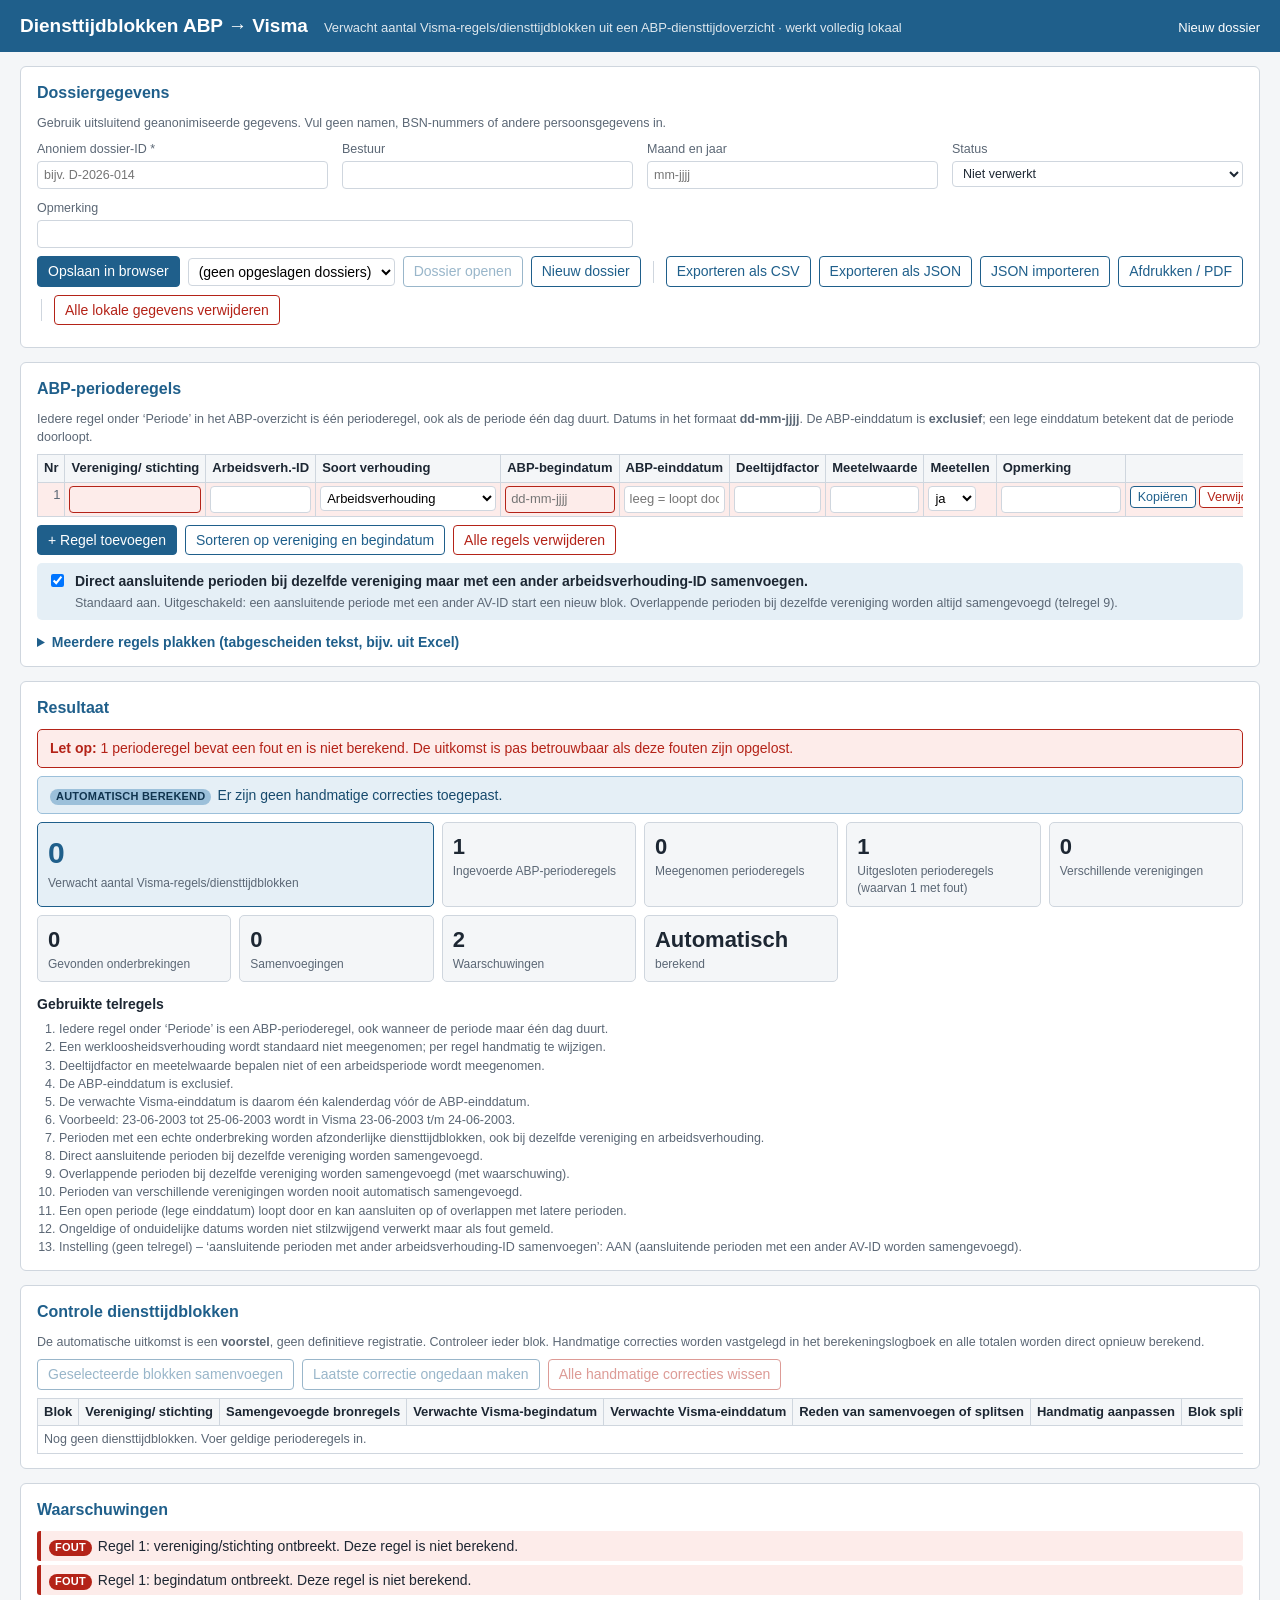
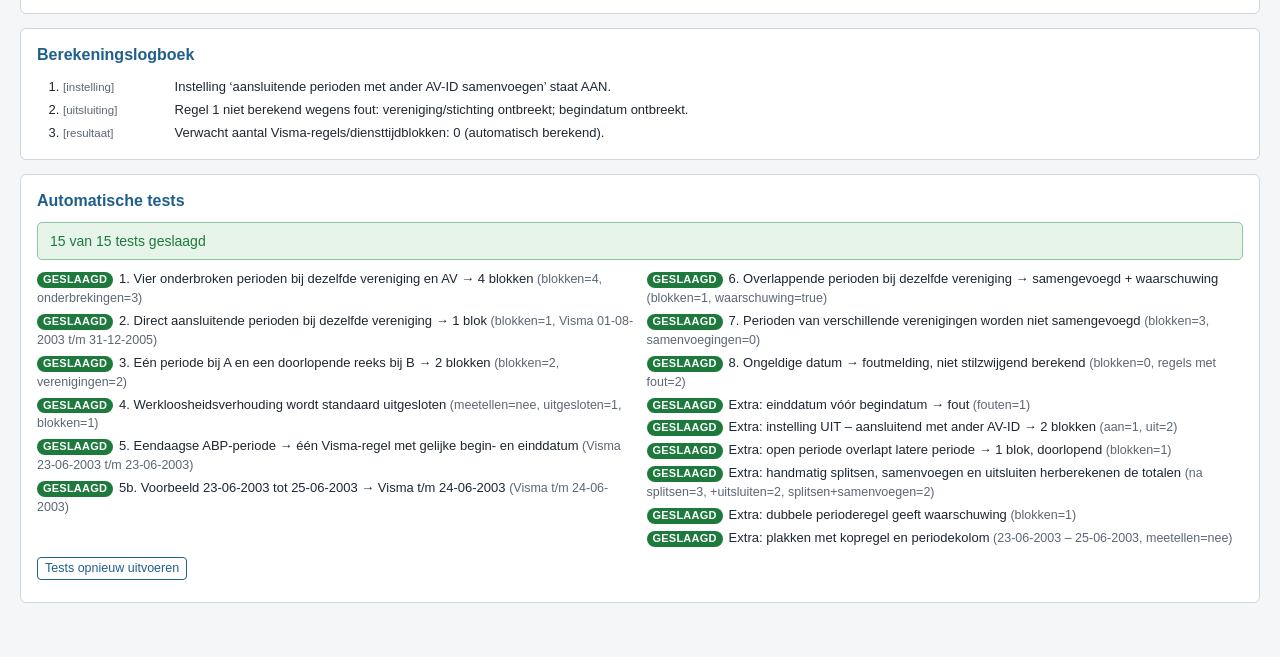
==== diensttijdblokken/index.html @ ccec8d71 "Voeg zelfstandige tool toe voor diensttijdblokken ABP → Visma Eén index.html (HTML/CSS/vanilla JS, o" ====
<!doctype html>
<html lang="nl">
<head>
<meta charset="utf-8">
<meta name="viewport" content="width=device-width, initial-scale=1">
<meta http-equiv="Content-Security-Policy" content="default-src 'none'; script-src 'unsafe-inline'; style-src 'unsafe-inline'; img-src data:; connect-src 'none'; form-action 'none'">
<title>Diensttijdblokken ABP → Visma</title>
<style>
  :root {
    --tekst: #1d2733; --zacht: #5b6775; --rand: #cfd6de; --vlak: #f4f6f8; --wit: #fff;
    --accent: #1f5f8b; --accent-licht: #e5eff6; --fout: #b42318; --fout-licht: #fdecea;
    --waarsch: #8a5a00; --waarsch-licht: #fff4dc; --ok: #1e7a3c; --ok-licht: #e6f4ea; --uit: #8892a0;
  }
  * { box-sizing: border-box; }
  body { margin: 0; font: 14px/1.45 "Segoe UI", Arial, sans-serif; color: var(--tekst); background: var(--vlak); }
  header.kop { background: var(--accent); color: #fff; padding: 12px 20px; display: flex; flex-wrap: wrap; align-items: baseline; gap: 6px 16px; }
  header.kop h1 { font-size: 19px; margin: 0; font-weight: 600; }
  header.kop .sub { opacity: .85; font-size: 13px; }
  #opslagstatus { margin-left: auto; font-size: 13px; }
  main { max-width: 1500px; margin: 0 auto; padding: 14px 20px 40px; }
  section { background: var(--wit); border: 1px solid var(--rand); border-radius: 6px; padding: 14px 16px; margin-bottom: 14px; }
  h2 { font-size: 16px; margin: 0 0 10px; color: var(--accent); }
  h3 { font-size: 14px; margin: 12px 0 6px; }
  .hint { color: var(--zacht); font-size: 12.5px; margin: 4px 0 8px; }
  .raster { display: grid; grid-template-columns: repeat(auto-fit, minmax(190px, 1fr)); gap: 10px 14px; }
  label.veld { display: flex; flex-direction: column; gap: 3px; font-size: 12.5px; color: var(--zacht); }
  label.veld input, label.veld select, label.veld textarea { font: inherit; color: var(--tekst); }
  input, select, textarea { border: 1px solid var(--rand); border-radius: 4px; padding: 4px 6px; background: #fff; font: inherit; }
  input:focus, select:focus, textarea:focus { outline: 2px solid var(--accent-licht); border-color: var(--accent); }
  button { font: inherit; border: 1px solid var(--accent); background: #fff; color: var(--accent); border-radius: 4px; padding: 4px 10px; cursor: pointer; }
  button:hover { background: var(--accent-licht); }
  button.primair { background: var(--accent); color: #fff; }
  button.primair:hover { background: #174a6d; }
  button.gevaar { border-color: var(--fout); color: var(--fout); }
  button.gevaar:hover { background: var(--fout-licht); }
  button:disabled { opacity: .45; cursor: default; background: #fff; }
  button.klein { padding: 1px 7px; font-size: 12.5px; }
  .balk { display: flex; flex-wrap: wrap; gap: 8px; align-items: center; margin: 8px 0; }
  .balk .scheiding { width: 1px; height: 22px; background: var(--rand); margin: 0 4px; }
  .tabelvak { overflow-x: auto; }
  table { border-collapse: collapse; width: 100%; font-size: 13px; }
  th, td { border: 1px solid var(--rand); padding: 4px 6px; vertical-align: top; text-align: left; }
  th { background: var(--vlak); font-weight: 600; white-space: nowrap; }
  td.nr { text-align: right; color: var(--zacht); width: 34px; }
  #regelTabel input { width: 100%; min-width: 60px; padding: 3px 5px; }
  #regelTabel input.datum { min-width: 98px; }
  #regelTabel select { padding: 3px 2px; }
  #regelTabel td { padding: 3px 4px; }
  tr.r-fout td { background: var(--fout-licht); }
  tr.r-uit td { background: #f1f2f4; color: var(--uit); }
  tr.r-uit input, tr.r-uit select { color: var(--uit); }
  input.ongeldig { border-color: var(--fout); background: var(--fout-licht); }
  td.acties { white-space: nowrap; }
  .kpis { display: grid; grid-template-columns: repeat(auto-fit, minmax(170px, 1fr)); gap: 8px; }
  .kpi { border: 1px solid var(--rand); border-radius: 5px; padding: 8px 10px; background: var(--vlak); }
  .kpi .w { font-size: 22px; font-weight: 600; }
  .kpi .l { font-size: 12px; color: var(--zacht); }
  .kpi.hoofd { grid-column: span 2; background: var(--accent-licht); border-color: var(--accent); }
  .kpi.hoofd .w { font-size: 30px; color: var(--accent); }
  .melding { border-radius: 5px; padding: 8px 12px; margin: 8px 0; border: 1px solid; }
  .melding.fout { background: var(--fout-licht); border-color: var(--fout); color: var(--fout); }
  .melding.waarsch { background: var(--waarsch-licht); border-color: #e0b54b; color: var(--waarsch); }
  .melding.info { background: var(--accent-licht); border-color: #9cc0da; color: #174a6d; }
  .melding.ok { background: var(--ok-licht); border-color: #8cc79d; color: var(--ok); }
  ul.meldingen { list-style: none; padding: 0; margin: 0; }
  ul.meldingen li { padding: 5px 8px; border-left: 4px solid; margin-bottom: 4px; border-radius: 3px; }
  ul.meldingen li.fout { border-color: var(--fout); background: var(--fout-licht); }
  ul.meldingen li.waarschuwing { border-color: #e0b54b; background: var(--waarsch-licht); }
  ul.meldingen li.info { border-color: #9cc0da; background: var(--accent-licht); }
  .label { display: inline-block; font-size: 11px; font-weight: 600; padding: 0 6px; border-radius: 9px; text-transform: uppercase; letter-spacing: .02em; margin-right: 6px; }
  .label.fout { background: var(--fout); color: #fff; }
  .label.waarschuwing { background: #e0b54b; color: #3b2a00; }
  .label.info { background: #9cc0da; color: #10344f; }
  .label.ok { background: var(--ok); color: #fff; }
  .label.handm { background: #6b4fa0; color: #fff; }
  tr.b-uit td { background: #f1f2f4; color: var(--uit); text-decoration: line-through; }
  tr.b-uit td.acties, tr.b-uit td.opm { text-decoration: none; }
  tr.b-handm td:first-child { box-shadow: inset 4px 0 0 #6b4fa0; }
  td.reden { font-size: 12.5px; min-width: 260px; }
  td.reden ul { margin: 0; padding-left: 16px; }
  ol.logboek { margin: 0; padding-left: 26px; font-size: 13px; max-height: 420px; overflow-y: auto; }
  ol.logboek li { padding: 2px 0; }
  .logsoort { display: inline-block; min-width: 108px; font-size: 11.5px; color: var(--zacht); }
  textarea#plakveld { width: 100%; min-height: 130px; font-family: Consolas, monospace; font-size: 12.5px; }
  details summary { cursor: pointer; font-weight: 600; color: var(--accent); }
  .testlijst { list-style: none; padding: 0; margin: 0; font-size: 13px; columns: 2 420px; }
  .testlijst li { padding: 2px 0; break-inside: avoid; }
  .instelling { display: flex; gap: 8px; align-items: flex-start; padding: 8px 10px; background: var(--accent-licht); border-radius: 5px; }
  .instelling input { margin-top: 3px; }
  #rapport { display: none; }
  .verborgen { display: none !important; }
  @media print {
    body { background: #fff; font-size: 11pt; }
    header.kop, main { display: none !important; }
    #rapport { display: block; padding: 0; }
    #rapport h1 { font-size: 16pt; margin: 0 0 4pt; }
    #rapport h2 { font-size: 12.5pt; margin: 14pt 0 5pt; color: #000; }
    #rapport table { font-size: 9.5pt; page-break-inside: auto; }
    #rapport tr { page-break-inside: avoid; }
    #rapport th { background: #eee; }
    #rapport .groot { font-size: 14pt; font-weight: 700; }
  }
</style>
</head>
<body>
<header class="kop">
  <h1>Diensttijdblokken ABP → Visma</h1>
  <span class="sub">Verwacht aantal Visma-regels/diensttijdblokken uit een ABP-diensttijdoverzicht · werkt volledig lokaal</span>
  <span id="opslagstatus"></span>
</header>

<main>
  <!-- ===== Dossier en bestand ===== -->
  <section>
    <h2>Dossiergegevens</h2>
    <p class="hint">Gebruik uitsluitend geanonimiseerde gegevens. Vul geen namen, BSN-nummers of andere persoonsgegevens in.</p>
    <div class="raster">
      <label class="veld">Anoniem dossier-ID *<input id="d-id" data-dossier="id" maxlength="40" placeholder="bijv. D-2026-014"></label>
      <label class="veld">Bestuur<input id="d-bestuur" data-dossier="bestuur" maxlength="80"></label>
      <label class="veld">Maand en jaar<input id="d-maand" data-dossier="maandJaar" maxlength="20" placeholder="mm-jjjj"></label>
      <label class="veld">Status
        <select id="d-status" data-dossier="status">
          <option>Niet verwerkt</option><option>Gedeeltelijk verwerkt</option><option>Verwerkt</option>
        </select>
      </label>
      <label class="veld" style="grid-column: span 2">Opmerking<input id="d-opm" data-dossier="opmerking" maxlength="300"></label>
    </div>
    <div class="balk">
      <button class="primair" id="btnOpslaan">Opslaan in browser</button>
      <select id="dossierLijst" aria-label="Opgeslagen dossiers"></select>
      <button id="btnOpenen">Dossier openen</button>
      <button id="btnNieuw">Nieuw dossier</button>
      <span class="scheiding"></span>
      <button id="btnCsv">Exporteren als CSV</button>
      <button id="btnJson">Exporteren als JSON</button>
      <button id="btnJsonImport">JSON importeren</button>
      <input type="file" id="jsonBestand" accept=".json,application/json" class="verborgen">
      <button id="btnPrint">Afdrukken / PDF</button>
      <span class="scheiding"></span>
      <button class="gevaar" id="btnWissen">Alle lokale gegevens verwijderen</button>
    </div>
  </section>

  <!-- ===== Invoer ===== -->
  <section>
    <h2>ABP-perioderegels</h2>
    <p class="hint">Iedere regel onder ‘Periode’ in het ABP-overzicht is één perioderegel, ook als de periode één dag duurt. Datums in het formaat <b>dd-mm-jjjj</b>. De ABP-einddatum is <b>exclusief</b>; een lege einddatum betekent dat de periode doorloopt.</p>
    <div class="tabelvak">
      <table id="regelTabel">
        <thead><tr>
          <th>Nr</th><th>Vereniging/ stichting</th><th>Arbeidsverh.-ID</th><th>Soort verhouding</th>
          <th>ABP-begindatum</th><th>ABP-einddatum</th><th>Deeltijd&shy;factor</th><th>Meetel&shy;waarde</th>
          <th>Meetellen</th><th>Opmerking</th><th></th>
        </tr></thead>
        <tbody></tbody>
      </table>
    </div>
    <div class="balk">
      <button class="primair" id="btnRegel">+ Regel toevoegen</button>
      <button id="btnSorteer">Sorteren op vereniging en begindatum</button>
      <button class="gevaar" id="btnAlleRegelsWeg">Alle regels verwijderen</button>
    </div>
    <label class="instelling">
      <input type="checkbox" id="instAndereAV" checked>
      <span><b>Direct aansluitende perioden bij dezelfde vereniging maar met een ander arbeidsverhouding-ID samenvoegen.</b><br>
      <span class="hint">Standaard aan. Uitgeschakeld: een aansluitende periode met een ander AV-ID start een nieuw blok. Overlappende perioden bij dezelfde vereniging worden altijd samengevoegd (telregel 9).</span></span>
    </label>

    <details id="plakDetails" style="margin-top:12px">
      <summary>Meerdere regels plakken (tabgescheiden tekst, bijv. uit Excel)</summary>
      <p class="hint">Standaard kolomvolgorde: <b>Vereniging · AV-ID · Soort · Begindatum · Einddatum · Deeltijdfactor · Meetelwaarde · Opmerking</b>.
        Een kopregel met herkenbare kolomnamen (bijv. ‘Vereniging’, ‘Begindatum’, ‘Einddatum’, ‘Periode’) wordt automatisch herkend.
        Een kolom ‘Periode’ met twee datums (bijv. <code>23-06-2003 tot 25-06-2003</code>) wordt gesplitst. Geplakte regels worden pas toegevoegd nadat u ze hebt gecontroleerd.</p>
      <textarea id="plakveld" placeholder="A&#9;AV1&#9;Arbeidsverhouding&#9;01-08-2003&#9;01-08-2004&#9;0,5&#9;0,5000"></textarea>
      <div class="balk"><button id="btnPlakControle">Controleren</button><button id="btnPlakLeeg">Plakveld leegmaken</button></div>
      <div id="plakVoorbeeld"></div>
    </details>
  </section>

  <!-- ===== Resultaat ===== -->
  <section>
    <h2>Resultaat</h2>
    <div id="resultaatMeldingen"></div>
    <div class="kpis" id="kpis"></div>
    <h3>Gebruikte telregels</h3>
    <ol id="telregels" class="hint" style="margin:0;padding-left:22px"></ol>
  </section>

  <section>
    <h2>Controle diensttijdblokken</h2>
    <p class="hint">De automatische uitkomst is een <b>voorstel</b>, geen definitieve registratie. Controleer ieder blok. Handmatige correcties worden vastgelegd in het berekeningslogboek en alle totalen worden direct opnieuw berekend.</p>
    <div class="balk">
      <button id="btnSamenvoegen" disabled>Geselecteerde blokken samenvoegen</button>
      <button id="btnOngedaan" disabled>Laatste correctie ongedaan maken</button>
      <button class="gevaar" id="btnCorrectiesWeg" disabled>Alle handmatige correcties wissen</button>
    </div>
    <div class="tabelvak">
      <table id="blokTabel">
        <thead><tr>
          <th>Blok</th><th>Vereniging/ stichting</th><th>Samengevoegde bronregels</th>
          <th>Verwachte Visma-begindatum</th><th>Verwachte Visma-einddatum</th><th>Reden van samenvoegen of splitsen</th>
          <th>Handmatig aanpassen</th><th>Blok splitsen</th><th>Samen&shy;voegen</th><th>Blok uitsluiten</th><th>Opmerking</th>
        </tr></thead>
        <tbody></tbody>
      </table>
    </div>
  </section>

  <section>
    <h2>Waarschuwingen</h2>
    <ul class="meldingen" id="waarschuwingen"></ul>
  </section>

  <section>
    <h2>Berekeningslogboek</h2>
    <ol class="logboek" id="logboek"></ol>
  </section>

  <section>
    <h2>Automatische tests</h2>
    <div id="testSamenvatting"></div>
    <ul class="testlijst" id="testLijst"></ul>
    <div class="balk"><button id="btnTests" class="klein">Tests opnieuw uitvoeren</button></div>
  </section>
</main>

<div id="rapport"></div>

<script>
'use strict';

/* =====================================================================
   1. CONFIGURATIE – telregels centraal, zodat ze eenvoudig aan te passen zijn
   ===================================================================== */

const SOORTEN = ['Arbeidsverhouding', 'Werkloosheidsverhouding', 'Anders'];
const STATUSSEN = ['Niet verwerkt', 'Gedeeltelijk verwerkt', 'Verwerkt'];

const TELREGELS = {
  // Telregel 2: of een soort verhouding standaard wordt meegenomen.
  standaardMeetellen: { Arbeidsverhouding: true, Werkloosheidsverhouding: false, Anders: true },
  // Telregel 4/5: ABP-einddatum is exclusief; Visma-einddatum = ABP-einddatum + deze verschuiving (in dagen).
  vismaEindVerschuiving: -1,
};

const STANDAARD_INSTELLINGEN = { samenvoegenAndereAV: true };

/** Beschrijving van de telregels zoals getoond in resultaat en export. */
function telregelTeksten(inst) {
  return [
    'Iedere regel onder ‘Periode’ is een ABP-perioderegel, ook wanneer de periode maar één dag duurt.',
    'Een werkloosheidsverhouding wordt standaard niet meegenomen; per regel handmatig te wijzigen.',
    'Deeltijdfactor en meetelwaarde bepalen niet of een arbeidsperiode wordt meegenomen.',
    'De ABP-einddatum is exclusief.',
    'De verwachte Visma-einddatum is daarom één kalenderdag vóór de ABP-einddatum.',
    'Voorbeeld: 23-06-2003 tot 25-06-2003 wordt in Visma 23-06-2003 t/m 24-06-2003.',
    'Perioden met een echte onderbreking worden afzonderlijke diensttijdblokken, ook bij dezelfde vereniging en arbeidsverhouding.',
    'Direct aansluitende perioden bij dezelfde vereniging worden samengevoegd.',
    'Overlappende perioden bij dezelfde vereniging worden samengevoegd (met waarschuwing).',
    'Perioden van verschillende verenigingen worden nooit automatisch samengevoegd.',
    'Een open periode (lege einddatum) loopt door en kan aansluiten op of overlappen met latere perioden.',
    'Ongeldige of onduidelijke datums worden niet stilzwijgend verwerkt maar als fout gemeld.',
    'Instelling (geen telregel) – ‘aansluitende perioden met ander arbeidsverhouding-ID samenvoegen’: ' +
      (inst.samenvoegenAndereAV ? 'AAN (aansluitende perioden met een ander AV-ID worden samengevoegd).'
                                : 'UIT (aansluitende perioden met een ander AV-ID blijven afzonderlijke blokken).'),
  ];
}

/* =====================================================================
   2. HULPFUNCTIES – datums, tekst
   ===================================================================== */

const DAG_MS = 86400000;
const pad2 = (n) => String(n).padStart(2, '0');
const esc = (s) => String(s ?? '').replace(/[&<>"']/g, (c) => ({ '&': '&amp;', '<': '&lt;', '>': '&gt;', '"': '&quot;', "'": '&#39;' }[c]));
const uid = () => 'r' + Date.now().toString(36) + Math.random().toString(36).slice(2, 8);
const normSleutel = (s) => String(s ?? '').trim().toUpperCase();

/**
 * Zet een datumtekst dd-mm-jjjj om naar een dagnummer (dagen sinds 1-1-1970, UTC).
 * Retourneert {leeg:true}, {dag:n} of {fout:'...'}. Onbestaande datums (31-02) worden geweigerd.
 */
function parseDatum(tekst) {
  const s = String(tekst ?? '').trim();
  if (!s) return { leeg: true };
  const m = /^(\d{1,2})([-./])(\d{1,2})\2(\d{4})$/.exec(s);
  if (!m) return { fout: `‘${s}’ is geen datum in het formaat dd-mm-jjjj` };
  const d = +m[1], mnd = +m[3], j = +m[4];
  if (j < 1900 || j > 2100) return { fout: `jaartal in ‘${s}’ ligt buiten 1900–2100` };
  const t = Date.UTC(j, mnd - 1, d);
  const dt = new Date(t);
  if (dt.getUTCFullYear() !== j || dt.getUTCMonth() !== mnd - 1 || dt.getUTCDate() !== d) {
    return { fout: `‘${s}’ bestaat niet als kalenderdatum` };
  }
  return { dag: Math.round(t / DAG_MS) };
}

/** Dagnummer → 'dd-mm-jjjj'. null → '' (doorlopend). */
function formatDag(dag) {
  if (dag === null || dag === undefined) return '';
  const d = new Date(dag * DAG_MS);
  return `${pad2(d.getUTCDate())}-${pad2(d.getUTCMonth() + 1)}-${d.getUTCFullYear()}`;
}

/** ABP-einddatum (exclusief) → verwachte Visma-einddatum (t/m). null = doorlopend. */
function abpEindNaarVisma(abpEind) {
  return abpEind === null ? null : abpEind + TELREGELS.vismaEindVerschuiving;
}

const isGetal = (s) => /^-?\d+([.,]\d+)?$/.test(String(s).trim());
const lijstNrs = (nrs) => {
  const a = [...nrs];
  return a.length <= 1 ? a.join('') : a.slice(0, -1).join(', ') + ' en ' + a[a.length - 1];
};

/** Maakt een nieuwe, lege perioderegel met de standaardwaarde voor ‘Meetellen’. */
function nieuweRegel(waarden = {}) {
  const r = {
    uid: uid(), vereniging: '', avId: '', soort: 'Arbeidsverhouding', begin: '', eind: '',
    deeltijd: '', meetelwaarde: '', meetellen: null, meetellenHandmatig: false, opmerking: '', ...waarden,
  };
  if (!SOORTEN.includes(r.soort)) r.soort = 'Anders';
  if (r.meetellen !== 'ja' && r.meetellen !== 'nee') {
    r.meetellen = TELREGELS.standaardMeetellen[r.soort] ? 'ja' : 'nee';
    r.meetellenHandmatig = false;
  }
  return r;
}

/* =====================================================================
   3. BEREKENING – volledig los van de interface (ook gebruikt door de tests)
   ===================================================================== */

/**
 * Controleert één perioderegel. Retourneert {fouten:[], begin, eind}
 * waarbij eind === null een open (doorlopende) periode is.
 */
function valideerRegel(r) {
  const fouten = [];
  if (!String(r.vereniging).trim()) fouten.push('vereniging/stichting ontbreekt');
  const b = parseDatum(r.begin), e = parseDatum(r.eind);
  if (b.leeg) fouten.push('begindatum ontbreekt');
  else if (b.fout) fouten.push('ongeldige begindatum: ' + b.fout);
  if (e.fout) fouten.push('ongeldige einddatum: ' + e.fout);
  const begin = b.dag ?? null, eind = e.leeg ? null : (e.dag ?? null);
  if (begin !== null && eind !== null) {
    if (eind < begin) fouten.push(`einddatum ${formatDag(eind)} ligt vóór begindatum ${formatDag(begin)}`);
    else if (eind === begin) fouten.push(`einddatum is gelijk aan begindatum (${formatDag(begin)}); omdat de ABP-einddatum exclusief is, is dit een periode van nul dagen`);
  }
  return { fouten, begin, eind };
}

/** Maakt een blok uit een lijst perioden (gebruikt bij automatische vorming én handmatig splitsen/samenvoegen). */
function maakBlok(perioden, redenen = []) {
  const ps = [...perioden].sort((a, b) => a.begin - b.begin || a.nr - b.nr);
  const abpBegin = Math.min(...ps.map((p) => p.begin));
  const abpEind = ps.some((p) => p.eind === null) ? null : Math.max(...ps.map((p) => p.eind));
  const verenigingen = [...new Set(ps.map((p) => p.vereniging))];
  return {
    sleutel: ps.map((p) => p.uid).sort().join('|'),
    perioden: ps, vereniging: verenigingen.join(' + '), verenigingSleutels: [...new Set(ps.map((p) => p.verKey))],
    abpBegin, abpEind, vismaBegin: abpBegin, vismaEind: abpEindNaarVisma(abpEind),
    redenen: [...redenen], aangepast: false, handmatig: false, uitgesloten: false, nummer: 0,
  };
}

/**
 * Kern van de telregels 7–11: vormt per vereniging blokken uit gesorteerde perioden.
 * Beslist per periode: overlap → samenvoegen; aansluitend → samenvoegen (afhankelijk van AV-instelling);
 * onderbreking → nieuw blok.
 */
function vormBlokken(perioden, inst, ctx) {
  const groepen = new Map();
  for (const p of perioden) {
    if (!groepen.has(p.verKey)) groepen.set(p.verKey, []);
    groepen.get(p.verKey).push(p);
  }
  const blokken = [];
  const sorteer = (a, b) => a.begin - b.begin || (a.eind ?? Infinity) - (b.eind ?? Infinity) || a.nr - b.nr;
  for (const [, lijst] of [...groepen.entries()].sort((a, b) => a[0].localeCompare(b[0], 'nl'))) {
    lijst.sort(sorteer);
    let huidig = null; // { perioden:[], eind, redenen:[] }
    const sluitAf = () => { if (huidig) blokken.push(maakBlok(huidig.perioden, huidig.redenen)); };
    for (const p of lijst) {
      const ver = p.vereniging;
      if (!huidig) {
        huidig = { perioden: [p], eind: p.eind, redenen: [`Start met regel ${p.nr}: eerste meegenomen periode bij vereniging ${ver}.`] };
        ctx.log('nieuw blok', `Nieuw blok gestart bij regel ${p.nr}: eerste meegenomen periode bij vereniging ${ver}.`);
        continue;
      }
      const bEind = huidig.eind; // null = open
      if (bEind === null || p.begin < bEind) {
        // Overlap (telregel 9 en 11)
        const met = huidig.perioden.filter((q) => q.eind === null || q.eind > p.begin);
        const metTekst = met.map((q) => q.eind === null ? `regel ${q.nr} (open periode)` : `regel ${q.nr} (ABP-einde ${formatDag(q.eind)})`).join(', ');
        const reden = `Regels ${lijstNrs([...met.map((q) => q.nr), p.nr])} zijn samengevoegd omdat regel ${p.nr} (begint ${formatDag(p.begin)}) overlapt met ${metTekst} en beide bij vereniging ${ver} horen.`;
        ctx.log('samenvoegen', reden);
        ctx.waarschuwing('waarschuwing', `Overlappende perioden bij vereniging ${ver}: regel ${p.nr} overlapt met ${met.map((q) => 'regel ' + q.nr).join(', ')}. Ze zijn samengevoegd; controleer of dit klopt.`, [...met.map((q) => q.nr), p.nr]);
        ctx.tel.overlappen++; ctx.tel.samenvoegingen++;
        huidig.perioden.push(p);
        huidig.eind = (bEind === null || p.eind === null) ? null : Math.max(bEind, p.eind);
        huidig.redenen.push(`Regel ${p.nr} overlapt → samengevoegd.`);
      } else if (p.begin === bEind) {
        // Direct aansluitend (telregel 8 + instelling)
        const vorig = huidig.perioden.filter((q) => q.eind === bEind);
        const zelfdeAV = vorig.some((q) => q.avKey === p.avKey);
        const vorigNrs = vorig.map((q) => q.nr);
        if (zelfdeAV || inst.samenvoegenAndereAV) {
          const avToel = zelfdeAV ? '' : ` (ander arbeidsverhouding-ID: ${p.av || '–'} na ${vorig.map((q) => q.av || '–').join('/')}; instelling staat aan)`;
          ctx.log('samenvoegen', `Regels ${lijstNrs([...vorigNrs, p.nr])} zijn samengevoegd omdat regel ${p.nr} begint op de exclusieve einddatum van regel ${lijstNrs(vorigNrs)} (${formatDag(bEind)}) en beide bij vereniging ${ver} horen${avToel}.`);
          ctx.tel.samenvoegingen++;
          huidig.perioden.push(p); huidig.eind = p.eind;
          huidig.redenen.push(`Regel ${p.nr} sluit direct aan op regel ${lijstNrs(vorigNrs)}${zelfdeAV ? '' : ' (ander AV-ID)'} → samengevoegd.`);
        } else {
          sluitAf();
          const t = `Nieuw blok gestart bij regel ${p.nr}: sluit direct aan op regel ${lijstNrs(vorigNrs)} maar heeft een ander arbeidsverhouding-ID (${p.av || '–'} i.p.v. ${vorig.map((q) => q.av || '–').join('/')}) en de instelling ‘ander AV-ID samenvoegen’ staat uit.`;
          ctx.log('nieuw blok', t);
          huidig = { perioden: [p], eind: p.eind, redenen: [t.replace('Nieuw blok gestart bij', 'Start met')] };
        }
      } else {
        // Echte onderbreking (telregel 7)
        const gat = p.begin - bEind;
        const vorig = huidig.perioden.filter((q) => q.eind === bEind).map((q) => q.nr);
        sluitAf();
        ctx.tel.onderbrekingen++;
        const t = `Nieuw blok gestart bij regel ${p.nr}: onderbreking van ${gat} dag${gat === 1 ? '' : 'en'} na regel ${lijstNrs(vorig)} (vorige Visma-einddatum ${formatDag(abpEindNaarVisma(bEind))}, nieuwe begindatum ${formatDag(p.begin)}).`;
        ctx.log('nieuw blok', t);
        huidig = { perioden: [p], eind: p.eind, redenen: [t.replace('Nieuw blok gestart bij', 'Start met')] };
      }
    }
    sluitAf();
  }
  return blokken;
}

/**
 * Past handmatige correcties in volgorde toe op de automatisch gevormde blokken.
 * Correcties verwijzen naar blokken via de interne ID's van hun bronregels, zodat ze
 * blijven werken als regels worden hernummerd. Niet meer toepasbare correcties worden gemeld.
 */
function pasCorrectiesToe(blokken, correcties, ctx, nrVan) {
  let toegepast = 0, mislukt = 0;
  const zoek = (s) => blokken.findIndex((b) => b.sleutel === s);
  const regelsVan = (s) => { const n = s.split('|').map(nrVan).sort((a, b) => a - b); return (n.length === 1 ? 'regel ' : 'regels ') + lijstNrs(n); };
  correcties.forEach((c, i) => {
    const cnr = `Correctie ${i + 1}`;
    const faal = (t) => {
      mislukt++;
      ctx.waarschuwing('waarschuwing', `${cnr} (${c.type}) kon niet meer worden toegepast: ${t}. Controleer de blokken opnieuw.`);
      ctx.log('handmatig', `${cnr} (${c.type}) NIET toegepast: ${t}.`);
    };
    if (c.type === 'uitsluiten') {
      const k = zoek(c.sleutel);
      if (k < 0) return faal('het blok bestaat niet meer (bronregels gewijzigd)');
      blokken[k].uitgesloten = true; blokken[k].handmatig = true;
      blokken[k].redenen.push('Handmatig uitgesloten' + (c.reden ? `: ${c.reden}` : '.'));
      ctx.log('handmatig', `${cnr}: blok met ${regelsVan(c.sleutel)} handmatig uitgesloten.`);
    } else if (c.type === 'aanpassen') {
      const k = zoek(c.sleutel);
      if (k < 0) return faal('het blok bestaat niet meer (bronregels gewijzigd)');
      const b = blokken[k];
      ctx.log('handmatig', `${cnr}: blok met ${regelsVan(c.sleutel)} handmatig aangepast: Visma ${formatDag(b.vismaBegin)} t/m ${formatDag(b.vismaEind) || 'doorlopend'} → ${formatDag(c.begin)} t/m ${formatDag(c.eind) || 'doorlopend'}.`);
      b.vismaBegin = c.begin; b.vismaEind = c.eind; b.aangepast = true; b.handmatig = true;
      b.redenen.push(`Visma-datums handmatig aangepast naar ${formatDag(c.begin)} t/m ${formatDag(c.eind) || 'doorlopend'}.`);
    } else if (c.type === 'splitsen') {
      const k = zoek(c.sleutel);
      if (k < 0) return faal('het blok bestaat niet meer (bronregels gewijzigd)');
      const ps = blokken[k].perioden;
      const idx = ps.findIndex((p) => p.uid === c.naUid);
      if (idx < 0 || idx >= ps.length - 1) return faal('de splitsregel hoort niet (meer) binnen dit blok');
      const na = nrVan(c.naUid);
      const a = maakBlok(ps.slice(0, idx + 1), [`Handmatig gesplitst: deel tot en met regel ${na}.`]);
      const b = maakBlok(ps.slice(idx + 1), [`Handmatig gesplitst: deel na regel ${na}.`]);
      a.handmatig = b.handmatig = true;
      blokken.splice(k, 1, a, b);
      ctx.log('handmatig', `${cnr}: blok met ${regelsVan(c.sleutel)} handmatig gesplitst na regel ${na} in ${regelsVan(a.sleutel)} en ${regelsVan(b.sleutel)}.`);
    } else if (c.type === 'samenvoegen') {
      const idxs = c.sleutels.map(zoek);
      if (idxs.some((k) => k < 0)) return faal('één van de blokken bestaat niet meer (bronregels gewijzigd)');
      const ps = idxs.flatMap((k) => blokken[k].perioden);
      const nb = maakBlok(ps, [`Handmatig samengevoegd uit ${c.sleutels.map((s) => '[' + regelsVan(s) + ']').join(' en ')}.`]);
      nb.handmatig = true;
      if (nb.verenigingSleutels.length > 1) ctx.waarschuwing('waarschuwing', `${cnr}: blokken van verschillende verenigingen (${nb.vereniging}) zijn handmatig samengevoegd. Dit wijkt af van telregel 10.`);
      const eerste = Math.min(...idxs);
      [...idxs].sort((x, y) => y - x).forEach((k) => blokken.splice(k, 1));
      blokken.splice(Math.min(eerste, blokken.length), 0, nb);
      ctx.log('handmatig', `${cnr}: blokken ${c.sleutels.map((s) => '[' + regelsVan(s) + ']').join(' en ')} handmatig samengevoegd tot één blok.`);
      ctx.tel.samenvoegingenHandmatig++;
    } else {
      return faal('onbekend type');
    }
    toegepast++;
  });
  return { toegepast, mislukt };
}

/**
 * Hoofdberekening: van perioderegels naar diensttijdblokken, waarschuwingen, logboek en tellingen.
 * Puur: wijzigt de invoer niet en gebruikt de DOM niet.
 */
function bereken(regels, instellingen = STANDAARD_INSTELLINGEN, correcties = []) {
  const inst = { ...STANDAARD_INSTELLINGEN, ...instellingen };
  const waarschuwingen = [], log = [];
  const tel = { onderbrekingen: 0, samenvoegingen: 0, samenvoegingenHandmatig: 0, overlappen: 0 };
  const ctx = {
    tel,
    log: (soort, tekst) => log.push({ soort, tekst }),
    waarschuwing: (niveau, tekst, regelNrs = []) => waarschuwingen.push({ niveau, tekst, regels: regelNrs }),
  };
  const nrPerUid = new Map(regels.map((r, i) => [r.uid, i + 1]));
  const nrVan = (u) => nrPerUid.get(u) ?? '?';
  const regelStatus = {}; // uid → {status:'mee'|'uit'|'fout', fouten:[]}

  ctx.log('instelling', `Instelling ‘aansluitende perioden met ander AV-ID samenvoegen’ staat ${inst.samenvoegenAndereAV ? 'AAN' : 'UIT'}.`);

  // Stap 1: valideren, uitsluiten en einddatums omrekenen
  const perioden = [], geldig = [];
  regels.forEach((r, i) => {
    const nr = i + 1;
    const v = valideerRegel(r);
    if (v.fouten.length) {
      regelStatus[r.uid] = { status: 'fout', fouten: v.fouten };
      v.fouten.forEach((f) => ctx.waarschuwing('fout', `Regel ${nr}: ${f}. Deze regel is niet berekend.`, [nr]));
      ctx.log('uitsluiting', `Regel ${nr} niet berekend wegens fout: ${v.fouten.join('; ')}.`);
      return;
    }
    const p = {
      uid: r.uid, nr, vereniging: String(r.vereniging).trim(), verKey: normSleutel(r.vereniging),
      av: String(r.avId ?? '').trim(), avKey: normSleutel(r.avId), soort: r.soort, begin: v.begin, eind: v.eind,
    };
    geldig.push(p);
    if (r.meetellen === 'nee') {
      regelStatus[r.uid] = { status: 'uit', fouten: [] };
      const reden = (r.soort === 'Werkloosheidsverhouding' && !r.meetellenHandmatig)
        ? 'werkloosheidsverhouding wordt standaard niet meegenomen (telregel 2)'
        : '‘Meetellen’ is handmatig op nee gezet';
      ctx.log('uitsluiting', `Regel ${nr} uitgesloten: ${reden}.`);
      if (r.meetellenHandmatig) ctx.waarschuwing('info', `Regel ${nr} is handmatig uitgesloten (Meetellen = nee).`, [nr]);
      return;
    }
    regelStatus[r.uid] = { status: 'mee', fouten: [] };
    perioden.push(p);
    if (r.soort === 'Werkloosheidsverhouding') ctx.waarschuwing('waarschuwing', `Regel ${nr}: werkloosheidsverhouding is handmatig wél meegeteld.`, [nr]);
    if (r.soort === 'Anders') ctx.waarschuwing('waarschuwing', `Regel ${nr}: verhouding van het type ‘Anders’. Controleer of deze periode mee moet tellen.`, [nr]);
    if (!p.av) ctx.waarschuwing('info', `Regel ${nr}: arbeidsverhouding-ID ontbreekt.`, [nr]);
    ['deeltijd', 'meetelwaarde'].forEach((veld) => {
      if (String(r[veld] ?? '').trim() && !isGetal(r[veld])) ctx.waarschuwing('info', `Regel ${nr}: ${veld === 'deeltijd' ? 'deeltijdfactor' : 'meetelwaarde'} ‘${r[veld]}’ is geen getal (heeft geen invloed op de telling).`, [nr]);
    });
    if (p.eind === null) {
      ctx.waarschuwing('waarschuwing', `Regel ${nr}: open periode vanaf ${formatDag(p.begin)} (geen ABP-einddatum). De Visma-einddatum blijft leeg.`, [nr]);
      ctx.log('omrekening', `Regel ${nr}: ABP-einddatum leeg → periode loopt door; Visma ${formatDag(p.begin)} t/m (doorlopend).`);
    } else {
      ctx.log('omrekening', `Regel ${nr}: ABP ${formatDag(p.begin)} tot ${formatDag(p.eind)} (exclusief) → Visma ${formatDag(p.begin)} t/m ${formatDag(abpEindNaarVisma(p.eind))}.`);
    }
  });

  // Stap 2: dubbele perioderegels
  const gezien = new Map();
  for (const p of geldig) {
    const k = [p.verKey, p.avKey, p.soort, p.begin, p.eind].join('#');
    if (gezien.has(k)) ctx.waarschuwing('waarschuwing', `Dubbele perioderegel: regel ${p.nr} is gelijk aan regel ${gezien.get(k)} (zelfde vereniging, AV-ID, soort en datums).`, [gezien.get(k), p.nr]);
    else gezien.set(k, p.nr);
  }

  // Stap 3: verschillende arbeidsverhoudingen bij dezelfde vereniging
  const avPerVer = new Map();
  for (const p of perioden) {
    if (!avPerVer.has(p.verKey)) avPerVer.set(p.verKey, { naam: p.vereniging, avs: new Set() });
    avPerVer.get(p.verKey).avs.add(p.av || '(leeg)');
  }
  for (const { naam, avs } of avPerVer.values()) {
    if (avs.size > 1) ctx.waarschuwing('waarschuwing', `Vereniging ${naam} heeft verschillende arbeidsverhoudingen (${[...avs].join(', ')}). Aansluitende perioden met een ander AV-ID worden ${inst.samenvoegenAndereAV ? 'samengevoegd' : 'NIET samengevoegd'} (instelling).`);
  }

  // Stap 4: blokken vormen
  const blokken = vormBlokken(perioden, inst, ctx);
  const automatischAantal = blokken.length;

  // Stap 5: handmatige correcties
  const corr = pasCorrectiesToe(blokken, correcties, ctx, nrVan);
  if (corr.toegepast) ctx.waarschuwing('waarschuwing', `De berekening is handmatig gewijzigd (${corr.toegepast} correctie${corr.toegepast === 1 ? '' : 's'}). Automatisch berekend aantal was ${automatischAantal}.`);

  // Stap 6: nummeren (op vereniging en begindatum) en controle op overlappende blokken
  blokken.sort((a, b) => a.vereniging.localeCompare(b.vereniging, 'nl') || a.vismaBegin - b.vismaBegin);
  blokken.forEach((b, i) => { b.nummer = i + 1; });
  const actief = blokken.filter((b) => !b.uitgesloten);
  for (let i = 0; i < actief.length; i++) {
    for (let j = i + 1; j < actief.length; j++) {
      const a = actief[i], b = actief[j];
      if (!a.verenigingSleutels.some((v) => b.verenigingSleutels.includes(v))) continue;
      const aEind = a.vismaEind ?? Infinity, bEind = b.vismaEind ?? Infinity;
      if (a.vismaBegin <= bEind && b.vismaBegin <= aEind) ctx.waarschuwing('waarschuwing', `Blokken ${a.nummer} en ${b.nummer} (vereniging ${a.vereniging}) overlappen in Visma-datums. Controleer de handmatige correcties.`);
    }
  }
  blokken.forEach((b) => {
    const nrs = b.perioden.map((p) => p.nr).sort((x, y) => x - y);
    ctx.log('resultaat', `Blok ${b.nummer} (vereniging ${b.vereniging}): ${nrs.length === 1 ? 'regel' : 'regels'} ${lijstNrs(nrs)} → Visma ${formatDag(b.vismaBegin)} t/m ${formatDag(b.vismaEind) || 'doorlopend'}${b.uitgesloten ? ' – UITGESLOTEN, telt niet mee' : ''}.`);
  });

  const statussen = Object.values(regelStatus);
  const tellingen = {
    ingevoerd: regels.length,
    meegenomen: statussen.filter((s) => s.status === 'mee').length,
    uitgesloten: statussen.filter((s) => s.status !== 'mee').length,
    fouten: statussen.filter((s) => s.status === 'fout').length,
    blokken: actief.length,
    blokkenAutomatisch: automatischAantal,
    blokkenUitgesloten: blokken.length - actief.length,
    verenigingen: new Set(actief.flatMap((b) => b.verenigingSleutels)).size,
    onderbrekingen: tel.onderbrekingen,
    samenvoegingen: tel.samenvoegingen + tel.samenvoegingenHandmatig,
    samenvoegingenHandmatig: tel.samenvoegingenHandmatig,
    overlappen: tel.overlappen,
    waarschuwingen: waarschuwingen.filter((w) => w.niveau !== 'info').length,
    correctiesToegepast: corr.toegepast,
    correctiesMislukt: corr.mislukt,
    handmatig: corr.toegepast > 0,
  };
  ctx.log('resultaat', `Verwacht aantal Visma-regels/diensttijdblokken: ${tellingen.blokken} (${tellingen.handmatig ? 'handmatig gecorrigeerd' : 'automatisch berekend'}).`);

  return { blokken, waarschuwingen, log, tellingen, regelStatus, instellingen: inst, telregels: telregelTeksten(inst) };
}

/* =====================================================================
   4. PLAKKEN – tabgescheiden tekst omzetten naar perioderegels
   ===================================================================== */

const DATUM_RE = /\d{1,2}[-./]\d{1,2}[-./]\d{4}/g;
const KOLOM_HERKENNING = [
  ['vereniging', /vereniging|stichting|werkgever|bestuur/i],
  ['avId', /arbeidsverh.*id|^av[- ]?id|^av$|verhouding.?id|dienstverband/i],
  ['soort', /soort|type|verhouding/i],
  ['periode', /^periode$/i],
  ['begin', /begin|ingang|^van$|vanaf/i],
  ['eind', /eind|^tot$|^t\/m$/i],
  ['deeltijd', /deeltijd/i],
  ['meetelwaarde', /meetel.?waarde/i],
  ['meetellen', /^meetellen$/i],
  ['opmerking', /opmerking|toelichting/i],
];
const STANDAARD_KOLOMMEN = ['vereniging', 'avId', 'soort', 'begin', 'eind', 'deeltijd', 'meetelwaarde', 'opmerking'];

/** Herkent de soort verhouding uit vrije tekst. */
function herkenSoort(t) {
  const s = String(t ?? '').trim();
  if (!s) return { soort: 'Arbeidsverhouding', melding: 'soort leeg → Arbeidsverhouding aangenomen' };
  if (/werkloos|^ww$|uitkering/i.test(s)) return { soort: 'Werkloosheidsverhouding' };
  if (/arbeid|^av$|dienstverband/i.test(s)) return { soort: 'Arbeidsverhouding' };
  return { soort: 'Anders', melding: `soort ‘${s}’ niet herkend → Anders` };
}

/** Zet geplakte tekst om naar voorgestelde regels met meldingen per regel (niets wordt direct toegevoegd). */
function parsePlaktekst(tekst) {
  const regels = String(tekst).split(/\r?\n/).filter((l) => l.trim());
  const algemeen = [];
  if (!regels.length) return { rijen: [], algemeen: ['Het plakveld is leeg.'] };
  const splits = (l) => (l.includes('\t') ? l.split('\t') : l.includes(';') ? l.split(';') : l.split(/\s{2,}/)).map((c) => c.trim());
  if (!regels.some((l) => l.includes('\t'))) algemeen.push('Geen tabs gevonden; kolommen zijn gesplitst op puntkomma of meerdere spaties. Controleer de kolommen extra goed.');
  let kolommen = STANDAARD_KOLOMMEN, start = 0;
  const eerste = splits(regels[0]);
  if (!eerste.some((c) => c.match(DATUM_RE)) && eerste.some((c) => /[a-z]{3,}/i.test(c))) {
    const herkend = eerste.map((c) => (KOLOM_HERKENNING.find(([, re]) => re.test(c)) || [null])[0]);
    if (herkend.some(Boolean)) {
      kolommen = herkend; start = 1;
      algemeen.push('Kopregel herkend: ' + eerste.map((c, i) => `‘${c}’ → ${herkend[i] || '(genegeerd)'}`).join(', ') + '.');
    }
  }
  const rijen = regels.slice(start).map((l) => {
    const cellen = splits(l), w = {}, meldingen = [];
    kolommen.forEach((k, i) => { if (k && cellen[i] !== undefined && w[k] === undefined) w[k] = cellen[i]; });
    if (w.periode !== undefined) {
      const d = w.periode.match(DATUM_RE) || [];
      if (!w.begin) w.begin = d[0] || w.periode;
      if (!w.eind && d[1]) w.eind = d[1];
    }
    // Begindatum met twee datums in één cel ("01-01-2003 tot 01-02-2003")
    const inBegin = String(w.begin ?? '').match(DATUM_RE) || [];
    if (inBegin.length === 2 && !w.eind) { w.begin = inBegin[0]; w.eind = inBegin[1]; meldingen.push('periode in één cel gesplitst'); }
    const s = herkenSoort(w.soort);
    if (s.melding) meldingen.push(s.melding);
    let meetellen = null;
    if (w.meetellen !== undefined && w.meetellen !== '') {
      if (/^(ja|j|1|true)$/i.test(w.meetellen)) meetellen = 'ja';
      else if (/^(nee|n|0|false)$/i.test(w.meetellen)) meetellen = 'nee';
      else meldingen.push(`meetellen ‘${w.meetellen}’ niet herkend → standaardwaarde`);
    }
    const r = nieuweRegel({
      vereniging: w.vereniging || '', avId: w.avId || '', soort: s.soort, begin: w.begin || '', eind: w.eind || '',
      deeltijd: w.deeltijd || '', meetelwaarde: w.meetelwaarde || '', opmerking: w.opmerking || '', meetellen,
    });
    if (meetellen) r.meetellenHandmatig = meetellen !== (TELREGELS.standaardMeetellen[r.soort] ? 'ja' : 'nee');
    const v = valideerRegel(r);
    return { regel: r, meldingen, fouten: v.fouten, bron: l };
  });
  return { rijen, algemeen };
}

/* =====================================================================
   5. AUTOMATISCHE TESTS
   ===================================================================== */

/** Voert de testgevallen uit op de pure berekening en retourneert [{naam, geslaagd, detail}]. */
function voerTestsUit() {
  const R = (ver, av, begin, eind, extra = {}) => nieuweRegel({ vereniging: ver, avId: av, begin, eind, ...extra });
  const tests = [
    ['1. Vier onderbroken perioden bij dezelfde vereniging en AV → 4 blokken', () => {
      const u = bereken([R('A', 'AV1', '01-01-2001', '01-03-2001'), R('A', 'AV1', '01-05-2001', '01-07-2001'),
                         R('A', 'AV1', '01-09-2001', '01-11-2001'), R('A', 'AV1', '01-01-2002', '01-03-2002')]);
      return [u.tellingen.blokken === 4 && u.tellingen.onderbrekingen === 3, `blokken=${u.tellingen.blokken}, onderbrekingen=${u.tellingen.onderbrekingen}`];
    }],
    ['2. Direct aansluitende perioden bij dezelfde vereniging → 1 blok', () => {
      const u = bereken([R('B', 'AV1', '01-08-2003', '01-08-2004'), R('B', 'AV1', '01-08-2004', '01-08-2005'), R('B', 'AV2', '01-08-2005', '01-01-2006')]);
      const b = u.blokken[0];
      return [u.tellingen.blokken === 1 && formatDag(b.vismaBegin) === '01-08-2003' && formatDag(b.vismaEind) === '31-12-2005',
        `blokken=${u.tellingen.blokken}, Visma ${formatDag(b?.vismaBegin)} t/m ${formatDag(b?.vismaEind)}`];
    }],
    ['3. Eén periode bij A en een doorlopende reeks bij B → 2 blokken', () => {
      const u = bereken([R('A', 'AV1', '01-01-2000', '01-06-2000'), R('B', 'AV1', '01-06-2000', '01-01-2001'),
                         R('B', 'AV1', '01-01-2001', '01-01-2002'), R('B', 'AV2', '01-01-2002', '')]);
      return [u.tellingen.blokken === 2 && u.tellingen.verenigingen === 2 && u.blokken[1].vismaEind === null, `blokken=${u.tellingen.blokken}, verenigingen=${u.tellingen.verenigingen}`];
    }],
    ['4. Werkloosheidsverhouding wordt standaard uitgesloten', () => {
      const w = R('A', 'AV9', '01-01-2010', '01-06-2010', { soort: 'Werkloosheidsverhouding' });
      const u = bereken([R('A', 'AV1', '01-01-2009', '01-01-2010'), w]);
      return [w.meetellen === 'nee' && u.tellingen.uitgesloten === 1 && u.tellingen.meegenomen === 1 && u.tellingen.blokken === 1,
        `meetellen=${w.meetellen}, uitgesloten=${u.tellingen.uitgesloten}, blokken=${u.tellingen.blokken}`];
    }],
    ['5. Eendaagse ABP-periode → één Visma-regel met gelijke begin- en einddatum', () => {
      const u = bereken([R('C', 'AV1', '23-06-2003', '24-06-2003')]);
      const b = u.blokken[0];
      return [u.tellingen.blokken === 1 && b.vismaBegin === b.vismaEind && formatDag(b.vismaEind) === '23-06-2003',
        `Visma ${formatDag(b?.vismaBegin)} t/m ${formatDag(b?.vismaEind)}`];
    }],
    ['5b. Voorbeeld 23-06-2003 tot 25-06-2003 → Visma t/m 24-06-2003', () => {
      const b = bereken([R('C', 'AV1', '23-06-2003', '25-06-2003')]).blokken[0];
      return [formatDag(b.vismaEind) === '24-06-2003', `Visma t/m ${formatDag(b?.vismaEind)}`];
    }],
    ['6. Overlappende perioden bij dezelfde vereniging → samengevoegd + waarschuwing', () => {
      const u = bereken([R('A', 'AV1', '01-01-2005', '01-07-2005'), R('A', 'AV2', '01-04-2005', '01-10-2005')]);
      const w = u.waarschuwingen.some((x) => x.niveau === 'waarschuwing' && /overlap/i.test(x.tekst));
      return [u.tellingen.blokken === 1 && w && formatDag(u.blokken[0].vismaEind) === '30-09-2005', `blokken=${u.tellingen.blokken}, waarschuwing=${w}`];
    }],
    ['7. Perioden van verschillende verenigingen worden niet samengevoegd', () => {
      const u = bereken([R('A', 'AV1', '01-01-2005', '01-07-2005'), R('B', 'AV1', '01-07-2005', '01-10-2005'), R('C', 'AV1', '01-08-2005', '01-09-2005')]);
      return [u.tellingen.blokken === 3 && u.tellingen.samenvoegingen === 0, `blokken=${u.tellingen.blokken}, samenvoegingen=${u.tellingen.samenvoegingen}`];
    }],
    ['8. Ongeldige datum → foutmelding, niet stilzwijgend berekend', () => {
      const u = bereken([R('A', 'AV1', '31-02-2020', '01-06-2020'), R('A', 'AV1', '2020-07-01', '')]);
      const fouten = u.waarschuwingen.filter((x) => x.niveau === 'fout').length;
      return [u.tellingen.blokken === 0 && u.tellingen.fouten === 2 && fouten >= 2, `blokken=${u.tellingen.blokken}, regels met fout=${u.tellingen.fouten}`];
    }],
    ['Extra: einddatum vóór begindatum → fout', () => {
      const u = bereken([R('A', 'AV1', '01-06-2020', '01-01-2020')]);
      return [u.tellingen.fouten === 1 && u.tellingen.blokken === 0, `fouten=${u.tellingen.fouten}`];
    }],
    ['Extra: instelling UIT – aansluitend met ander AV-ID → 2 blokken', () => {
      const regels = [R('B', 'AV1', '01-01-2010', '01-01-2011'), R('B', 'AV2', '01-01-2011', '01-01-2012')];
      const aan = bereken(regels, { samenvoegenAndereAV: true }).tellingen.blokken;
      const uit = bereken(regels, { samenvoegenAndereAV: false }).tellingen.blokken;
      return [aan === 1 && uit === 2, `aan=${aan}, uit=${uit}`];
    }],
    ['Extra: open periode overlapt latere periode → 1 blok, doorlopend', () => {
      const u = bereken([R('A', 'AV1', '01-01-2015', ''), R('A', 'AV2', '01-01-2018', '01-01-2019')]);
      return [u.tellingen.blokken === 1 && u.blokken[0].vismaEind === null, `blokken=${u.tellingen.blokken}`];
    }],
    ['Extra: handmatig splitsen, samenvoegen en uitsluiten herberekenen de totalen', () => {
      const regels = [R('A', 'AV1', '01-01-2001', '01-01-2002'), R('A', 'AV1', '01-01-2002', '01-01-2003'), R('B', 'AV1', '01-01-2004', '01-01-2005')];
      const s0 = bereken(regels).blokken.find((b) => b.perioden.length === 2).sleutel;
      const c1 = [{ type: 'splitsen', sleutel: s0, naUid: regels[0].uid }];
      const u1 = bereken(regels, {}, c1);
      const c2 = [...c1, { type: 'uitsluiten', sleutel: regels[2].uid }];
      const u2 = bereken(regels, {}, c2);
      const c3 = [...c1, { type: 'samenvoegen', sleutels: [regels[0].uid, regels[1].uid] }];
      const u3 = bereken(regels, {}, c3);
      return [u1.tellingen.blokken === 3 && u2.tellingen.blokken === 2 && u3.tellingen.blokken === 2 && u1.tellingen.handmatig,
        `na splitsen=${u1.tellingen.blokken}, +uitsluiten=${u2.tellingen.blokken}, splitsen+samenvoegen=${u3.tellingen.blokken}`];
    }],
    ['Extra: dubbele perioderegel geeft waarschuwing', () => {
      const u = bereken([R('A', 'AV1', '01-01-2001', '01-01-2002'), R('a', 'av1', '01-01-2001', '01-01-2002')]);
      return [u.waarschuwingen.some((w) => /dubbele/i.test(w.tekst)) && u.tellingen.blokken === 1, `blokken=${u.tellingen.blokken}`];
    }],
    ['Extra: plakken met kopregel en periodekolom', () => {
      const p = parsePlaktekst('Vereniging\tAV-ID\tSoort\tPeriode\nA\tAV1\tWerkloosheidsverhouding\t23-06-2003 tot 25-06-2003');
      const r = p.rijen[0]?.regel;
      return [r && r.begin === '23-06-2003' && r.eind === '25-06-2003' && r.meetellen === 'nee', r ? `${r.begin} – ${r.eind}, meetellen=${r.meetellen}` : 'geen regel'];
    }],
  ];
  return tests.map(([naam, fn]) => {
    try { const [ok, detail] = fn(); return { naam, geslaagd: !!ok, detail }; }
    catch (e) { return { naam, geslaagd: false, detail: 'Fout: ' + e.message }; }
  });
}

/* =====================================================================
   6. TOESTAND EN OPSLAG (localStorage)
   ===================================================================== */

const OPSLAG_SLEUTEL = 'diensttijdtool.dossiers.v1';
const OPSLAG_PREFIX = 'diensttijdtool.';

function legeStaat() {
  return {
    dossier: { id: '', bestuur: '', maandJaar: '', status: 'Niet verwerkt', opmerking: '' },
    instellingen: { ...STANDAARD_INSTELLINGEN },
    regels: [nieuweRegel()],
    correcties: [],
    blokOpmerkingen: {},
  };
}

let staat = legeStaat();
let resultaat = null;
let gewijzigd = false;
let geladenId = null;   // dossier-ID waaronder de huidige staat is geopend/opgeslagen
let bewerkSleutel = null; // blok dat handmatig wordt aangepast
let plakResultaat = null;

function leesDossiers() {
  try { return JSON.parse(localStorage.getItem(OPSLAG_SLEUTEL) || '{}') || {}; }
  catch (e) { return null; }
}
function schrijfDossiers(d) {
  try { localStorage.setItem(OPSLAG_SLEUTEL, JSON.stringify(d)); return true; }
  catch (e) { alert('Opslaan in de browser is niet gelukt (localStorage niet beschikbaar of vol). Exporteer het dossier als JSON.'); return false; }
}

/** Zet een opgeslagen of geïmporteerd object om naar een geldige staat. */
function normaliseerStaat(o) {
  const s = legeStaat();
  if (!o || typeof o !== 'object') throw new Error('Geen geldig dossier.');
  Object.assign(s.dossier, o.dossier || {});
  if (!STATUSSEN.includes(s.dossier.status)) s.dossier.status = 'Niet verwerkt';
  Object.assign(s.instellingen, o.instellingen || {});
  s.regels = Array.isArray(o.regels) ? o.regels.map((r) => nieuweRegel({ ...r, uid: r.uid || uid() })) : [];
  s.correcties = Array.isArray(o.correcties) ? o.correcties : [];
  s.blokOpmerkingen = o.blokOpmerkingen && typeof o.blokOpmerkingen === 'object' ? o.blokOpmerkingen : {};
  return s;
}

const markeerGewijzigd = () => { gewijzigd = true; toonOpslagStatus(); };
function toonOpslagStatus() {
  const el = document.getElementById('opslagstatus');
  el.textContent = gewijzigd ? '● Niet-opgeslagen wijzigingen' : (geladenId ? `Opgeslagen als ${geladenId}` : 'Nieuw dossier');
}

/* =====================================================================
   7. INTERFACE
   ===================================================================== */

const $ = (id) => document.getElementById(id);

/** Tekent de invoertabel opnieuw (alleen bij toevoegen/verwijderen/sorteren/laden, niet bij typen). */
function renderRegels() {
  $('regelTabel').tBodies[0].innerHTML = staat.regels.map((r, i) => `
    <tr data-uid="${r.uid}">
      <td class="nr">${i + 1}</td>
      <td><input data-veld="vereniging" value="${esc(r.vereniging)}" maxlength="20" style="min-width:50px"></td>
      <td><input data-veld="avId" value="${esc(r.avId)}" maxlength="20"></td>
      <td><select data-veld="soort">${SOORTEN.map((s) => `<option${s === r.soort ? ' selected' : ''}>${s}</option>`).join('')}</select></td>
      <td><input class="datum" data-veld="begin" value="${esc(r.begin)}" placeholder="dd-mm-jjjj"></td>
      <td><input class="datum" data-veld="eind" value="${esc(r.eind)}" placeholder="leeg = loopt door"></td>
      <td><input data-veld="deeltijd" value="${esc(r.deeltijd)}" style="min-width:52px"></td>
      <td><input data-veld="meetelwaarde" value="${esc(r.meetelwaarde)}" style="min-width:52px"></td>
      <td><select data-veld="meetellen"><option value="ja"${r.meetellen === 'ja' ? ' selected' : ''}>ja</option><option value="nee"${r.meetellen === 'nee' ? ' selected' : ''}>nee</option></select></td>
      <td><input data-veld="opmerking" value="${esc(r.opmerking)}" maxlength="200" style="min-width:120px"></td>
      <td class="acties"><button class="klein" data-actie="kopieer" title="Regel kopiëren">Kopiëren</button>
        <button class="klein gevaar" data-actie="verwijder" title="Regel verwijderen">Verwijderen</button></td>
    </tr>`).join('');
}

/** Markeert invoerregels met fout/uitgesloten status zonder de invoervelden opnieuw te tekenen. */
function markeerRegels() {
  for (const tr of $('regelTabel').tBodies[0].rows) {
    const st = resultaat.regelStatus[tr.dataset.uid];
    tr.classList.toggle('r-fout', st?.status === 'fout');
    tr.classList.toggle('r-uit', st?.status === 'uit');
    tr.title = st?.status === 'fout' ? 'Fout: ' + st.fouten.join('; ') : st?.status === 'uit' ? 'Uitgesloten van de berekening' : '';
    for (const veld of ['begin', 'eind']) {
      const inp = tr.querySelector(`[data-veld="${veld}"]`);
      const p = parseDatum(inp.value);
      inp.classList.toggle('ongeldig', !!(p.fout || (veld === 'begin' && p.leeg && st?.status === 'fout')));
    }
    tr.querySelector('[data-veld="vereniging"]').classList.toggle('ongeldig', st?.status === 'fout' && !tr.querySelector('[data-veld="vereniging"]').value.trim());
  }
}

/** Herberekent alles en tekent resultaat, blokken, waarschuwingen en logboek. */
function herbereken() {
  resultaat = bereken(staat.regels, staat.instellingen, staat.correcties);
  privacyControle(resultaat);
  markeerRegels();
  renderResultaat();
  renderBlokken();
  renderWaarschuwingen();
  renderLogboek();
}

/** Simpele controle op mogelijke persoonsgegevens (9-cijferige nummers die op een BSN lijken). */
function privacyControle(res) {
  const teksten = [...Object.values(staat.dossier), ...staat.regels.flatMap((r) => [r.vereniging, r.avId, r.opmerking]), ...Object.values(staat.blokOpmerkingen)];
  if (teksten.some((t) => /(^|\D)\d{9}(\D|$)/.test(String(t)))) {
    res.waarschuwingen.unshift({ niveau: 'waarschuwing', tekst: 'Er staat een getal van 9 cijfers in de invoer. Dit kan een BSN zijn: verwijder persoonsgegevens.', regels: [] });
    res.tellingen.waarschuwingen++;
  }
}

function renderResultaat() {
  const t = resultaat.tellingen;
  const meld = [];
  if (t.fouten) meld.push(`<div class="melding fout"><b>Let op:</b> ${t.fouten} perioderegel${t.fouten === 1 ? ' bevat' : 's bevatten'} een fout en ${t.fouten === 1 ? 'is' : 'zijn'} niet berekend. De uitkomst is pas betrouwbaar als deze fouten zijn opgelost.</div>`);
  if (t.correctiesMislukt) meld.push(`<div class="melding waarsch">${t.correctiesMislukt} handmatige correctie(s) konden niet meer worden toegepast. Zie de waarschuwingen.</div>`);
  meld.push(t.handmatig
    ? `<div class="melding waarsch"><span class="label handm">Handmatig gecorrigeerd</span>${t.correctiesToegepast} correctie(s) toegepast. Automatisch berekend: ${t.blokkenAutomatisch} blok(ken).</div>`
    : `<div class="melding info"><span class="label info">Automatisch berekend</span>Er zijn geen handmatige correcties toegepast.</div>`);
  $('resultaatMeldingen').innerHTML = meld.join('');
  const kpi = (w, l, cls = '') => `<div class="kpi ${cls}"><div class="w">${w}</div><div class="l">${l}</div></div>`;
  $('kpis').innerHTML = [
    kpi(t.blokken, 'Verwacht aantal Visma-regels/diensttijdblokken', 'hoofd'),
    kpi(t.ingevoerd, 'Ingevoerde ABP-perioderegels'),
    kpi(t.meegenomen, 'Meegenomen perioderegels'),
    kpi(t.uitgesloten, 'Uitgesloten perioderegels' + (t.fouten ? ` (waarvan ${t.fouten} met fout)` : '')),
    kpi(t.verenigingen, 'Verschillende verenigingen'),
    kpi(t.onderbrekingen, 'Gevonden onderbrekingen'),
    kpi(t.samenvoegingen, 'Samenvoegingen' + (t.samenvoegingenHandmatig ? ` (waarvan ${t.samenvoegingenHandmatig} handmatig)` : '')),
    kpi(t.waarschuwingen, 'Waarschuwingen'),
    kpi(t.handmatig ? 'Handmatig' : 'Automatisch', t.handmatig ? 'gecorrigeerd' : 'berekend'),
  ].join('');
  $('telregels').innerHTML = resultaat.telregels.map((r) => `<li>${esc(r)}</li>`).join('');
}

function renderBlokken() {
  const tbody = $('blokTabel').tBodies[0];
  if (!resultaat.blokken.length) {
    tbody.innerHTML = '<tr><td colspan="11" class="hint">Nog geen diensttijdblokken. Voer geldige perioderegels in.</td></tr>';
  } else {
    tbody.innerHTML = resultaat.blokken.map((b) => {
      const nrs = b.perioden.map((p) => p.nr).sort((x, y) => x - y);
      const bewerk = bewerkSleutel === b.sleutel;
      const labels = (b.handmatig ? '<span class="label handm">handmatig</span>' : '') + (b.uitgesloten ? '<span class="label fout">uitgesloten</span>' : '');
      const splitsOpties = b.perioden.slice(0, -1).map((p) => `<option value="${p.uid}">na regel ${p.nr}</option>`).join('');
      return `<tr data-sleutel="${esc(b.sleutel)}" class="${b.uitgesloten ? 'b-uit' : ''} ${b.handmatig ? 'b-handm' : ''}">
        <td><b>${b.nummer}</b></td>
        <td>${esc(b.vereniging)}</td>
        <td>${nrs.length === 1 ? 'regel' : 'regels'} ${lijstNrs(nrs)}<br><span class="hint">${b.perioden.map((p) => esc(p.av || '–')).filter((v, i, a) => a.indexOf(v) === i).join(', ')}</span></td>
        <td>${bewerk ? `<input id="bewerkBegin" class="datum" value="${formatDag(b.vismaBegin)}" size="10">` : formatDag(b.vismaBegin)}</td>
        <td>${bewerk ? `<input id="bewerkEind" class="datum" value="${formatDag(b.vismaEind)}" size="10" placeholder="leeg = doorlopend">` : (formatDag(b.vismaEind) || '<i>doorlopend</i>')}</td>
        <td class="reden">${labels}<ul>${b.redenen.map((r) => `<li>${esc(r)}</li>`).join('')}</ul></td>
        <td class="acties">${bewerk
          ? `<button class="klein primair" data-blokactie="opslaanDatums">Opslaan</button> <button class="klein" data-blokactie="annuleer">Annuleren</button>${b.aangepast ? ' <button class="klein" data-blokactie="herstelDatums">Automatisch herstellen</button>' : ''}`
          : `<button class="klein" data-blokactie="bewerk"${b.uitgesloten ? ' disabled' : ''}>Aanpassen</button>`}</td>
        <td class="acties">${b.perioden.length > 1 ? `<select class="splitsNa">${splitsOpties}</select> <button class="klein" data-blokactie="splits">Splitsen</button>` : '<span class="hint">1 bronregel</span>'}</td>
        <td style="text-align:center"><input type="checkbox" class="selecteer" aria-label="Selecteer blok ${b.nummer} voor samenvoegen"${b.uitgesloten ? ' disabled' : ''}></td>
        <td class="acties"><button class="klein ${b.uitgesloten ? '' : 'gevaar'}" data-blokactie="${b.uitgesloten ? 'meenemen' : 'uitsluiten'}">${b.uitgesloten ? 'Weer meenemen' : 'Uitsluiten'}</button></td>
        <td class="opm"><input class="blokOpm" value="${esc(staat.blokOpmerkingen[b.sleutel] || '')}" maxlength="200" style="min-width:120px"></td>
      </tr>`;
    }).join('');
  }
  updateBlokKnoppen();
}

function updateBlokKnoppen() {
  const n = $('blokTabel').querySelectorAll('input.selecteer:checked').length;
  $('btnSamenvoegen').disabled = n < 2;
  $('btnSamenvoegen').textContent = `Geselecteerde blokken samenvoegen${n ? ` (${n})` : ''}`;
  $('btnOngedaan').disabled = !staat.correcties.length;
  $('btnCorrectiesWeg').disabled = !staat.correcties.length;
}

function renderWaarschuwingen() {
  const w = resultaat.waarschuwingen;
  const volgorde = { fout: 0, waarschuwing: 1, info: 2 };
  $('waarschuwingen').innerHTML = w.length
    ? [...w].sort((a, b) => volgorde[a.niveau] - volgorde[b.niveau]).map((x) => `<li class="${x.niveau}"><span class="label ${x.niveau}">${x.niveau}</span>${esc(x.tekst)}</li>`).join('')
    : '<li class="info">Geen waarschuwingen.</li>';
}

function renderLogboek() {
  $('logboek').innerHTML = resultaat.log.map((l) => `<li><span class="logsoort">[${esc(l.soort)}]</span> ${esc(l.tekst)}</li>`).join('');
}

function renderTests() {
  const res = voerTestsUit();
  const ok = res.filter((r) => r.geslaagd).length;
  $('testSamenvatting').innerHTML = `<div class="melding ${ok === res.length ? 'ok' : 'fout'}">${ok} van ${res.length} tests geslaagd${ok === res.length ? '' : ' – de berekening werkt niet zoals verwacht!'}</div>`;
  $('testLijst').innerHTML = res.map((r) => `<li><span class="label ${r.geslaagd ? 'ok' : 'fout'}">${r.geslaagd ? 'geslaagd' : 'mislukt'}</span>${esc(r.naam)} <span class="hint">(${esc(r.detail)})</span></li>`).join('');
}

function renderDossier() {
  document.querySelectorAll('[data-dossier]').forEach((el) => { el.value = staat.dossier[el.dataset.dossier] ?? ''; });
  $('instAndereAV').checked = !!staat.instellingen.samenvoegenAndereAV;
  const ds = leesDossiers();
  const lijst = ds ? Object.entries(ds).sort((a, b) => (b[1].opgeslagen || '').localeCompare(a[1].opgeslagen || '')) : [];
  $('dossierLijst').innerHTML = lijst.length
    ? lijst.map(([id, d]) => `<option value="${esc(id)}"${id === geladenId ? ' selected' : ''}>${esc(id)} · ${esc(d.data?.dossier?.status || '')} · ${esc((d.opgeslagen || '').slice(0, 16).replace('T', ' '))}</option>`).join('')
    : `<option value="">${ds === null ? '(lokale opslag niet beschikbaar)' : '(geen opgeslagen dossiers)'}</option>`;
  $('btnOpenen').disabled = !lijst.length;
  toonOpslagStatus();
}

function renderAlles() { renderDossier(); renderRegels(); herbereken(); }

/* ----- Correcties ----- */
function voegCorrectieToe(c) {
  staat.correcties.push({ ...c, tijdstip: new Date().toISOString() });
  bewerkSleutel = null; markeerGewijzigd(); herbereken();
}

$('blokTabel').addEventListener('click', (e) => {
  const knop = e.target.closest('[data-blokactie]');
  if (!knop) return;
  const tr = knop.closest('tr'), sleutel = tr.dataset.sleutel, actie = knop.dataset.blokactie;
  if (actie === 'bewerk') { bewerkSleutel = sleutel; renderBlokken(); $('bewerkBegin').focus(); }
  else if (actie === 'annuleer') { bewerkSleutel = null; renderBlokken(); }
  else if (actie === 'opslaanDatums') {
    const b = parseDatum($('bewerkBegin').value), ei = parseDatum($('bewerkEind').value);
    if (b.leeg || b.fout) return alert('Ongeldige Visma-begindatum. Gebruik dd-mm-jjjj.');
    if (ei.fout) return alert('Ongeldige Visma-einddatum. Gebruik dd-mm-jjjj of laat leeg voor doorlopend.');
    const eind = ei.leeg ? null : ei.dag;
    if (eind !== null && eind < b.dag) return alert('De Visma-einddatum ligt vóór de begindatum.');
    staat.correcties = staat.correcties.filter((c) => !(c.type === 'aanpassen' && c.sleutel === sleutel));
    voegCorrectieToe({ type: 'aanpassen', sleutel, begin: b.dag, eind });
  } else if (actie === 'herstelDatums') {
    staat.correcties = staat.correcties.filter((c) => !(c.type === 'aanpassen' && c.sleutel === sleutel));
    bewerkSleutel = null; markeerGewijzigd(); herbereken();
  } else if (actie === 'splits') {
    voegCorrectieToe({ type: 'splitsen', sleutel, naUid: tr.querySelector('select.splitsNa').value });
  } else if (actie === 'uitsluiten') {
    const reden = prompt('Reden voor uitsluiten van dit blok (optioneel):', '');
    if (reden === null) return;
    voegCorrectieToe({ type: 'uitsluiten', sleutel, reden: reden.trim() });
  } else if (actie === 'meenemen') {
    staat.correcties = staat.correcties.filter((c) => !(c.type === 'uitsluiten' && c.sleutel === sleutel));
    markeerGewijzigd(); herbereken();
  }
});
$('blokTabel').addEventListener('change', (e) => { if (e.target.classList.contains('selecteer')) updateBlokKnoppen(); });
$('blokTabel').addEventListener('input', (e) => {
  if (!e.target.classList.contains('blokOpm')) return;
  const s = e.target.closest('tr').dataset.sleutel;
  if (e.target.value.trim()) staat.blokOpmerkingen[s] = e.target.value; else delete staat.blokOpmerkingen[s];
  markeerGewijzigd();
});
$('btnSamenvoegen').addEventListener('click', () => {
  const sleutels = [...$('blokTabel').querySelectorAll('input.selecteer:checked')].map((c) => c.closest('tr').dataset.sleutel);
  if (sleutels.length >= 2) voegCorrectieToe({ type: 'samenvoegen', sleutels });
});
$('btnOngedaan').addEventListener('click', () => { staat.correcties.pop(); markeerGewijzigd(); herbereken(); });
$('btnCorrectiesWeg').addEventListener('click', () => {
  if (!confirm('Alle handmatige correcties wissen en terug naar de automatische berekening?')) return;
  staat.correcties = []; markeerGewijzigd(); herbereken();
});

/* ----- Invoertabel ----- */
$('regelTabel').addEventListener('input', (e) => {
  const veld = e.target.dataset.veld; if (!veld) return;
  const r = staat.regels.find((x) => x.uid === e.target.closest('tr').dataset.uid);
  r[veld] = e.target.value;
  if (veld === 'soort' && !r.meetellenHandmatig) {
    r.meetellen = TELREGELS.standaardMeetellen[r.soort] ? 'ja' : 'nee';
    e.target.closest('tr').querySelector('[data-veld="meetellen"]').value = r.meetellen;
  }
  if (veld === 'meetellen') r.meetellenHandmatig = r.meetellen !== (TELREGELS.standaardMeetellen[r.soort] ? 'ja' : 'nee');
  markeerGewijzigd(); herbereken();
});
$('regelTabel').addEventListener('click', (e) => {
  const knop = e.target.closest('[data-actie]'); if (!knop) return;
  const i = staat.regels.findIndex((x) => x.uid === knop.closest('tr').dataset.uid);
  if (knop.dataset.actie === 'kopieer') staat.regels.splice(i + 1, 0, { ...staat.regels[i], uid: uid() });
  if (knop.dataset.actie === 'verwijder') {
    const r = staat.regels[i];
    if ((r.begin || r.eind || r.vereniging) && !confirm(`Regel ${i + 1} verwijderen?`)) return;
    staat.regels.splice(i, 1);
  }
  markeerGewijzigd(); renderRegels(); herbereken();
});
$('btnRegel').addEventListener('click', () => {
  const vorige = staat.regels[staat.regels.length - 1];
  // Neem vereniging en AV-ID over en gebruik de vorige einddatum als nieuwe begindatum (snelle invoer van reeksen).
  staat.regels.push(nieuweRegel(vorige ? { vereniging: vorige.vereniging, avId: vorige.avId, begin: vorige.eind } : {}));
  markeerGewijzigd(); renderRegels(); herbereken();
  const rijen = $('regelTabel').tBodies[0].rows;
  rijen[rijen.length - 1].querySelector('[data-veld="eind"]').focus();
});
$('btnSorteer').addEventListener('click', () => {
  const dag = (s) => parseDatum(s).dag ?? Infinity;
  staat.regels.sort((a, b) => normSleutel(a.vereniging).localeCompare(normSleutel(b.vereniging), 'nl') || dag(a.begin) - dag(b.begin));
  markeerGewijzigd(); renderRegels(); herbereken();
});
$('btnAlleRegelsWeg').addEventListener('click', () => {
  if (!confirm('Alle perioderegels en handmatige correcties verwijderen?')) return;
  staat.regels = [nieuweRegel()]; staat.correcties = []; staat.blokOpmerkingen = {};
  markeerGewijzigd(); renderRegels(); herbereken();
});
$('instAndereAV').addEventListener('change', (e) => {
  staat.instellingen.samenvoegenAndereAV = e.target.checked; markeerGewijzigd(); herbereken();
});
document.querySelectorAll('[data-dossier]').forEach((el) => el.addEventListener('input', () => {
  staat.dossier[el.dataset.dossier] = el.value; markeerGewijzigd();
}));

/* ----- Plakken ----- */
$('btnPlakControle').addEventListener('click', () => {
  plakResultaat = parsePlaktekst($('plakveld').value);
  const { rijen, algemeen } = plakResultaat;
  const nFout = rijen.filter((r) => r.fouten.length).length;
  $('plakVoorbeeld').innerHTML = `
    ${algemeen.map((a) => `<div class="melding info">${esc(a)}</div>`).join('')}
    ${rijen.length ? `<div class="tabelvak"><table><thead><tr><th>#</th><th>Vereniging</th><th>AV-ID</th><th>Soort</th><th>Begin</th><th>Einde</th><th>Deeltijd</th><th>Meetelw.</th><th>Meetellen</th><th>Opmerking</th><th>Controle</th></tr></thead><tbody>
      ${rijen.map((x, i) => `<tr class="${x.fouten.length ? 'r-fout' : ''}"><td>${i + 1}</td><td>${esc(x.regel.vereniging)}</td><td>${esc(x.regel.avId)}</td><td>${esc(x.regel.soort)}</td><td>${esc(x.regel.begin)}</td><td>${esc(x.regel.eind) || '<i>loopt door</i>'}</td><td>${esc(x.regel.deeltijd)}</td><td>${esc(x.regel.meetelwaarde)}</td><td>${x.regel.meetellen}</td><td>${esc(x.regel.opmerking)}</td>
        <td>${x.fouten.map((f) => `<span class="label fout">fout</span>${esc(f)}`).join('<br>')}${x.meldingen.map((m) => `<span class="label waarschuwing">let op</span>${esc(m)}`).join('<br>')}${!x.fouten.length && !x.meldingen.length ? '<span class="label ok">ok</span>' : ''}</td></tr>`).join('')}
    </tbody></table></div>
    ${nFout ? `<div class="melding fout">${nFout} regel(s) bevatten een fout. U kunt ze toevoegen en daarna in de tabel corrigeren; ze worden niet berekend zolang de fout bestaat.</div>` : ''}
    <label class="balk"><input type="checkbox" id="plakGecontroleerd"> Ik heb de ${rijen.length} geïmporteerde regel(s) gecontroleerd.</label>
    <div class="balk"><button class="primair" id="btnPlakToevoegen" disabled>Toevoegen aan perioderegels</button>
      <button id="btnPlakVervangen" disabled>Bestaande regels vervangen</button><button id="btnPlakAnnuleer">Annuleren</button></div>` : ''}`;
});
$('plakVoorbeeld').addEventListener('change', (e) => {
  if (e.target.id === 'plakGecontroleerd') $('btnPlakToevoegen').disabled = $('btnPlakVervangen').disabled = !e.target.checked;
});
$('plakVoorbeeld').addEventListener('click', (e) => {
  if (e.target.id === 'btnPlakAnnuleer') { plakResultaat = null; $('plakVoorbeeld').innerHTML = ''; return; }
  const vervang = e.target.id === 'btnPlakVervangen';
  if (!vervang && e.target.id !== 'btnPlakToevoegen') return;
  if (vervang && !confirm('Alle bestaande perioderegels en handmatige correcties vervangen door de geplakte regels?')) return;
  const nieuw = plakResultaat.rijen.map((x) => x.regel);
  const leeg = (r) => !r.vereniging && !r.begin && !r.eind && !r.avId;
  if (vervang) { staat.regels = nieuw; staat.correcties = []; staat.blokOpmerkingen = {}; }
  else staat.regels = [...staat.regels.filter((r) => !leeg(r)), ...nieuw];
  plakResultaat = null; $('plakVoorbeeld').innerHTML = ''; $('plakveld').value = '';
  markeerGewijzigd(); renderRegels(); herbereken();
});
$('btnPlakLeeg').addEventListener('click', () => { $('plakveld').value = ''; $('plakVoorbeeld').innerHTML = ''; });

/* ----- Opslaan / openen / nieuw / wissen ----- */
$('btnOpslaan').addEventListener('click', () => {
  const id = staat.dossier.id.trim();
  if (!id) { alert('Vul eerst een anoniem dossier-ID in.'); $('d-id').focus(); return; }
  const ds = leesDossiers();
  if (ds === null) return alert('Lokale opslag is in deze browser niet beschikbaar. Gebruik ‘Exporteren als JSON’.');
  if (ds[id] && id !== geladenId && !confirm(`Er bestaat al een opgeslagen dossier ‘${id}’. Overschrijven?`)) return;
  ds[id] = { opgeslagen: new Date().toISOString(), data: JSON.parse(JSON.stringify(staat)) };
  if (schrijfDossiers(ds)) { geladenId = id; gewijzigd = false; renderDossier(); }
});
$('btnOpenen').addEventListener('click', () => {
  const id = $('dossierLijst').value, ds = leesDossiers();
  if (!id || !ds || !ds[id]) return;
  if (gewijzigd && !confirm('Er zijn niet-opgeslagen wijzigingen. Toch een ander dossier openen?')) return;
  try { staat = normaliseerStaat(ds[id].data); } catch (e) { return alert('Dit dossier kan niet worden gelezen: ' + e.message); }
  geladenId = id; gewijzigd = false; bewerkSleutel = null; renderAlles();
});
$('btnNieuw').addEventListener('click', () => {
  if (gewijzigd && !confirm('Er zijn niet-opgeslagen wijzigingen. Toch een nieuw dossier starten?')) return;
  staat = legeStaat(); geladenId = null; gewijzigd = false; bewerkSleutel = null; renderAlles();
});
$('btnWissen').addEventListener('click', () => {
  if (!confirm('Weet u zeker dat u ALLE lokaal opgeslagen dossiers van deze tool wilt verwijderen? Dit kan niet ongedaan worden gemaakt.')) return;
  try { Object.keys(localStorage).filter((k) => k.startsWith(OPSLAG_PREFIX)).forEach((k) => localStorage.removeItem(k)); } catch (e) { /* geen opslag */ }
  staat = legeStaat(); geladenId = null; gewijzigd = false; bewerkSleutel = null; renderAlles();
  alert('Alle lokale gegevens van deze tool zijn verwijderd.');
});
window.addEventListener('beforeunload', (e) => { if (gewijzigd) { e.preventDefault(); e.returnValue = ''; } });

/* =====================================================================
   8. EXPORT – CSV, JSON en afdrukrapport
   ===================================================================== */

function bestandsnaam(ext) {
  const id = (staat.dossier.id || 'dossier').replace(/[^\w.-]+/g, '_');
  return `diensttijdblokken_${id}_${new Date().toISOString().slice(0, 10)}.${ext}`;
}
function download(inhoud, naam, type) {
  const url = URL.createObjectURL(new Blob([inhoud], { type }));
  const a = Object.assign(document.createElement('a'), { href: url, download: naam });
  document.body.appendChild(a); a.click(); a.remove();
  setTimeout(() => URL.revokeObjectURL(url), 1000);
}

/** Blokken in exportvorm (gedeeld door CSV, JSON en rapport). */
function blokkenExport() {
  return resultaat.blokken.map((b) => ({
    blok: b.nummer, vereniging: b.vereniging,
    bronregels: b.perioden.map((p) => p.nr).sort((x, y) => x - y).join(', '),
    vismaBegin: formatDag(b.vismaBegin), vismaEind: formatDag(b.vismaEind) || 'doorlopend',
    abpBegin: formatDag(b.abpBegin), abpEind: formatDag(b.abpEind) || 'open',
    reden: b.redenen.join(' '), handmatig: b.handmatig ? 'ja' : 'nee', uitgesloten: b.uitgesloten ? 'ja' : 'nee',
    opmerking: staat.blokOpmerkingen[b.sleutel] || '',
  }));
}

function csvCel(v) {
  let s = String(v ?? '');
  if (/^[=+@\t\r]/.test(s)) s = "'" + s; // voorkom formule-uitvoering in Excel
  return /[;"\n\r]/.test(s) ? '"' + s.replace(/"/g, '""') + '"' : s;
}

$('btnCsv').addEventListener('click', () => {
  const t = resultaat.tellingen, rij = (...c) => c.map(csvCel).join(';');
  const regels = [
    rij('DOSSIER'), rij('Dossier-ID', staat.dossier.id), rij('Bestuur', staat.dossier.bestuur), rij('Maand en jaar', staat.dossier.maandJaar),
    rij('Status', staat.dossier.status), rij('Opmerking', staat.dossier.opmerking), rij('Geëxporteerd', new Date().toLocaleString('nl-NL')), '',
    rij('RESULTAAT'), rij('Verwacht aantal Visma-regels/diensttijdblokken', t.blokken), rij('Ingevoerde ABP-perioderegels', t.ingevoerd),
    rij('Meegenomen perioderegels', t.meegenomen), rij('Uitgesloten perioderegels', t.uitgesloten), rij('Waarvan met fout', t.fouten),
    rij('Verschillende verenigingen', t.verenigingen), rij('Onderbrekingen', t.onderbrekingen), rij('Samenvoegingen', t.samenvoegingen),
    rij('Waarschuwingen', t.waarschuwingen), rij('Uitkomst', t.handmatig ? `handmatig gecorrigeerd (${t.correctiesToegepast} correcties; automatisch ${t.blokkenAutomatisch})` : 'automatisch berekend'), '',
    rij('INSTELLINGEN EN TELREGELS'), ...resultaat.telregels.map((r, i) => rij(i + 1, r)), '',
    rij('BRONREGELS'), rij('Nr', 'Vereniging', 'AV-ID', 'Soort', 'ABP-begin', 'ABP-einde', 'Deeltijdfactor', 'Meetelwaarde', 'Meetellen', 'Status', 'Opmerking'),
    ...staat.regels.map((r, i) => { const s = resultaat.regelStatus[r.uid]; return rij(i + 1, r.vereniging, r.avId, r.soort, r.begin, r.eind, r.deeltijd, r.meetelwaarde, r.meetellen, s.status === 'fout' ? 'fout: ' + s.fouten.join('; ') : s.status === 'uit' ? 'uitgesloten' : 'meegenomen', r.opmerking); }), '',
    rij('DIENSTTIJDBLOKKEN'), rij('Blok', 'Vereniging', 'Bronregels', 'Visma-begin', 'Visma-einde', 'ABP-begin', 'ABP-einde', 'Reden', 'Handmatig', 'Uitgesloten', 'Opmerking'),
    ...blokkenExport().map((b) => rij(b.blok, b.vereniging, b.bronregels, b.vismaBegin, b.vismaEind, b.abpBegin, b.abpEind, b.reden, b.handmatig, b.uitgesloten, b.opmerking)), '',
    rij('WAARSCHUWINGEN'), rij('Niveau', 'Melding'), ...resultaat.waarschuwingen.map((w) => rij(w.niveau, w.tekst)), '',
    rij('BEREKENINGSLOGBOEK'), rij('Nr', 'Soort', 'Omschrijving'), ...resultaat.log.map((l, i) => rij(i + 1, l.soort, l.tekst)),
  ];
  download('﻿' + regels.join('\r\n'), bestandsnaam('csv'), 'text/csv;charset=utf-8');
});

$('btnJson').addEventListener('click', () => {
  const t = resultaat.tellingen;
  const uit = {
    formaat: 'diensttijdblokken-dossier', versie: 1, geexporteerd: new Date().toISOString(),
    dossier: staat.dossier, instellingen: staat.instellingen, telregels: resultaat.telregels,
    regels: staat.regels, correcties: staat.correcties, blokOpmerkingen: staat.blokOpmerkingen,
    resultaat: { tellingen: t, blokken: blokkenExport(), waarschuwingen: resultaat.waarschuwingen, logboek: resultaat.log },
  };
  download(JSON.stringify(uit, null, 2), bestandsnaam('json'), 'application/json');
});

$('btnJsonImport').addEventListener('click', () => $('jsonBestand').click());
$('jsonBestand').addEventListener('change', (e) => {
  const f = e.target.files[0]; e.target.value = '';
  if (!f) return;
  const lezer = new FileReader();
  lezer.onload = () => {
    try {
      const o = JSON.parse(lezer.result);
      if (o.formaat !== 'diensttijdblokken-dossier') throw new Error('dit is geen export van deze tool');
      if (gewijzigd && !confirm('Er zijn niet-opgeslagen wijzigingen. Toch het geïmporteerde dossier openen?')) return;
      staat = normaliseerStaat(o); geladenId = null; bewerkSleutel = null; gewijzigd = true; renderAlles();
      alert('Dossier geïmporteerd. Controleer de gegevens en klik op ‘Opslaan in browser’ om het lokaal te bewaren.');
    } catch (err) { alert('Importeren mislukt: ' + err.message); }
  };
  lezer.readAsText(f);
});

/** Bouwt een afdrukvriendelijk overzicht en opent het afdrukvenster. */
function bouwRapport() {
  const t = resultaat.tellingen, d = staat.dossier;
  const tabel = (koppen, rijen) => `<table><thead><tr>${koppen.map((k) => `<th>${esc(k)}</th>`).join('')}</tr></thead><tbody>${rijen.map((r) => `<tr>${r.map((c) => `<td>${esc(c)}</td>`).join('')}</tr>`).join('')}</tbody></table>`;
  $('rapport').innerHTML = `
    <h1>Diensttijdblokken ABP → Visma</h1>
    <div>Dossier-ID: <b>${esc(d.id || '–')}</b> · Bestuur: ${esc(d.bestuur || '–')} · Maand/jaar: ${esc(d.maandJaar || '–')} · Status: ${esc(d.status)} · Afgedrukt: ${new Date().toLocaleString('nl-NL')}</div>
    ${d.opmerking ? `<div>Opmerking: ${esc(d.opmerking)}</div>` : ''}
    <h2>Resultaat</h2>
    <p class="groot">Verwacht aantal Visma-regels/diensttijdblokken: ${t.blokken} (${t.handmatig ? 'handmatig gecorrigeerd' : 'automatisch berekend'})</p>
    ${t.fouten ? `<p><b>Let op: ${t.fouten} perioderegel(s) met fout zijn niet berekend.</b></p>` : ''}
    ${tabel(['Onderdeel', 'Aantal'], [['Ingevoerde ABP-perioderegels', t.ingevoerd], ['Meegenomen perioderegels', t.meegenomen], ['Uitgesloten perioderegels', t.uitgesloten + (t.fouten ? ` (waarvan ${t.fouten} met fout)` : '')], ['Verschillende verenigingen', t.verenigingen], ['Onderbrekingen', t.onderbrekingen], ['Samenvoegingen', t.samenvoegingen], ['Waarschuwingen', t.waarschuwingen]])}
    <h2>Diensttijdblokken</h2>
    ${tabel(['Blok', 'Vereniging', 'Bronregels', 'Visma-begin', 'Visma-einde', 'Reden', 'Status', 'Opmerking'], blokkenExport().map((b) => [b.blok, b.vereniging, b.bronregels, b.vismaBegin, b.vismaEind, b.reden, (b.uitgesloten === 'ja' ? 'uitgesloten' : 'telt mee') + (b.handmatig === 'ja' ? ', handmatig' : ''), b.opmerking]))}
    <h2>Bronregels</h2>
    ${tabel(['Nr', 'Vereniging', 'AV-ID', 'Soort', 'ABP-begin', 'ABP-einde', 'Deeltijd', 'Meetelw.', 'Meetellen', 'Status', 'Opmerking'], staat.regels.map((r, i) => { const s = resultaat.regelStatus[r.uid]; return [i + 1, r.vereniging, r.avId, r.soort, r.begin, r.eind || 'loopt door', r.deeltijd, r.meetelwaarde, r.meetellen, s.status === 'fout' ? 'FOUT' : s.status === 'uit' ? 'uitgesloten' : 'meegenomen', r.opmerking]; }))}
    <h2>Waarschuwingen</h2>
    ${resultaat.waarschuwingen.length ? tabel(['Niveau', 'Melding'], resultaat.waarschuwingen.map((w) => [w.niveau, w.tekst])) : '<p>Geen.</p>'}
    <h2>Gebruikte telregels en instelling</h2>
    <ol>${resultaat.telregels.map((r) => `<li>${esc(r)}</li>`).join('')}</ol>
    <h2>Berekeningslogboek</h2>
    <ol>${resultaat.log.map((l) => `<li>[${esc(l.soort)}] ${esc(l.tekst)}</li>`).join('')}</ol>`;
}
$('btnPrint').addEventListener('click', () => { bouwRapport(); window.print(); });
window.addEventListener('beforeprint', bouwRapport);
$('btnTests').addEventListener('click', renderTests);

/* ===== Start ===== */
renderAlles();
renderTests();
</script>
</body>
</html>
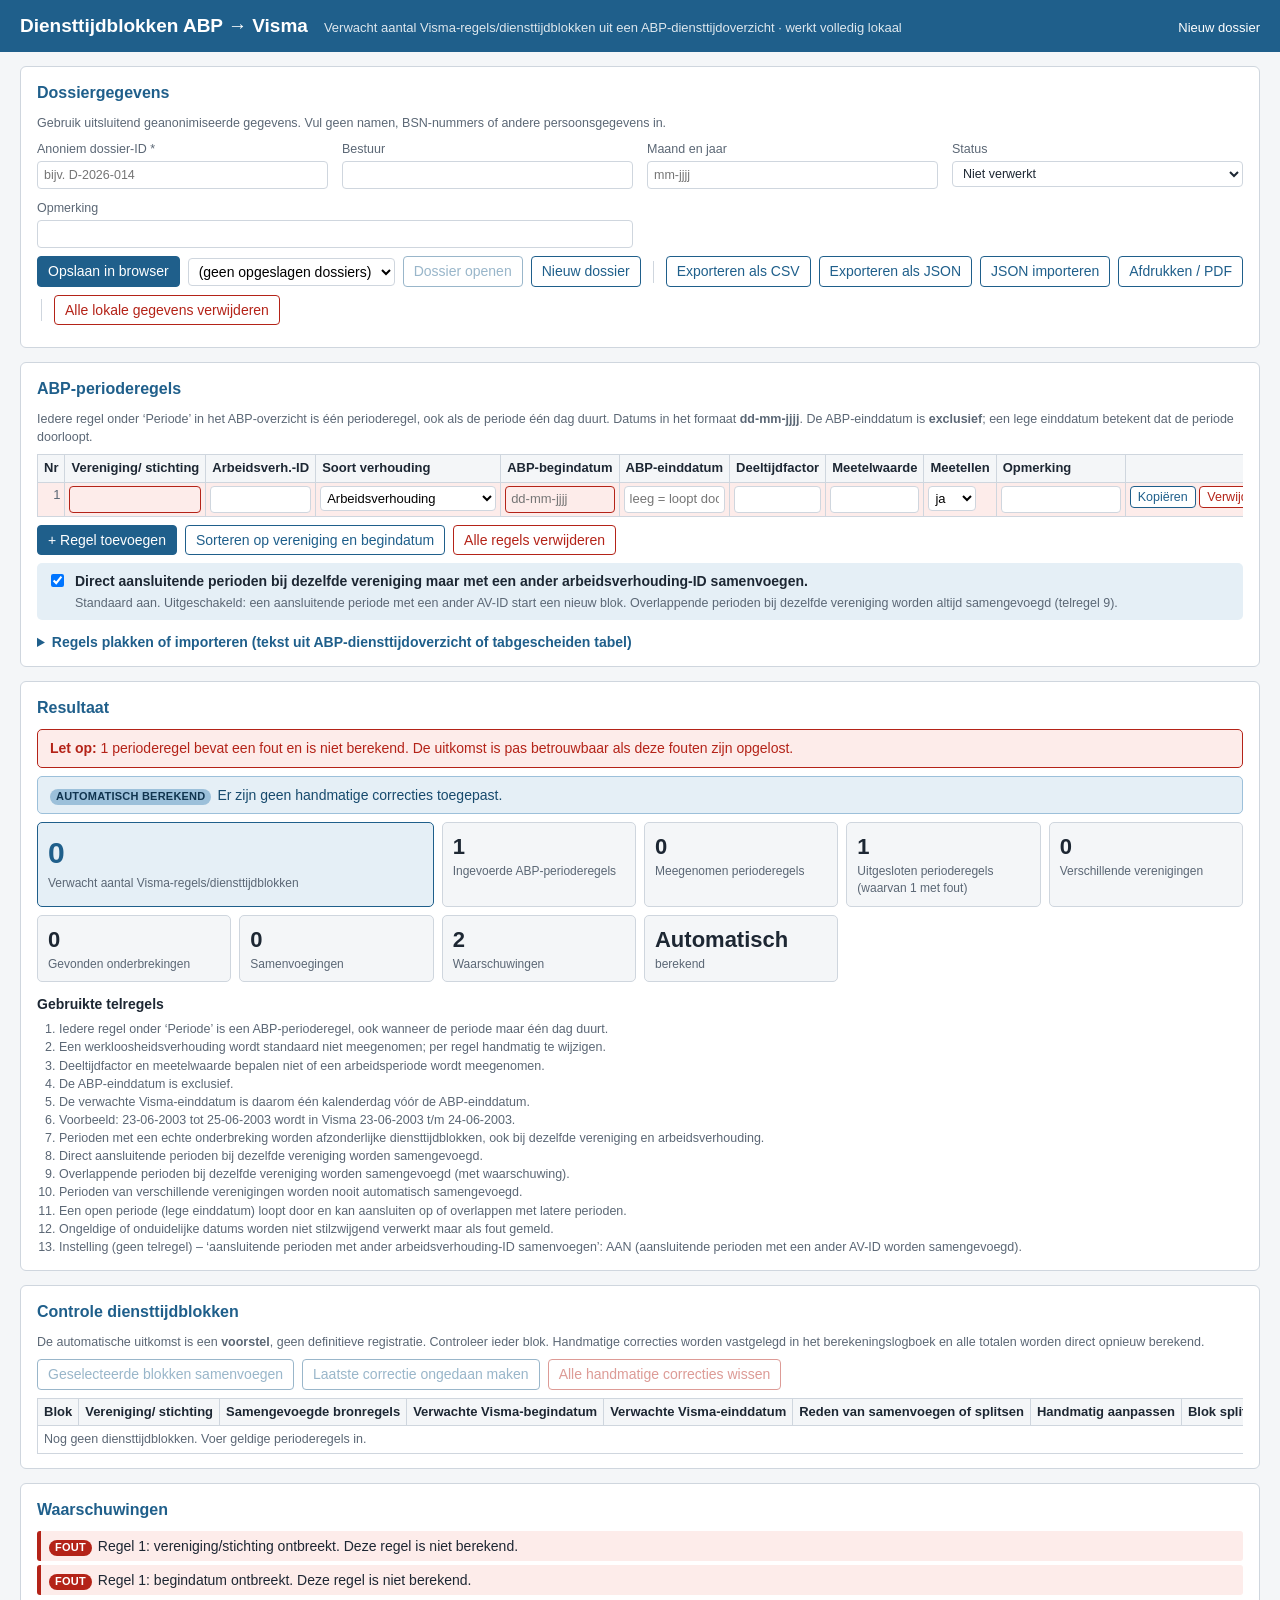
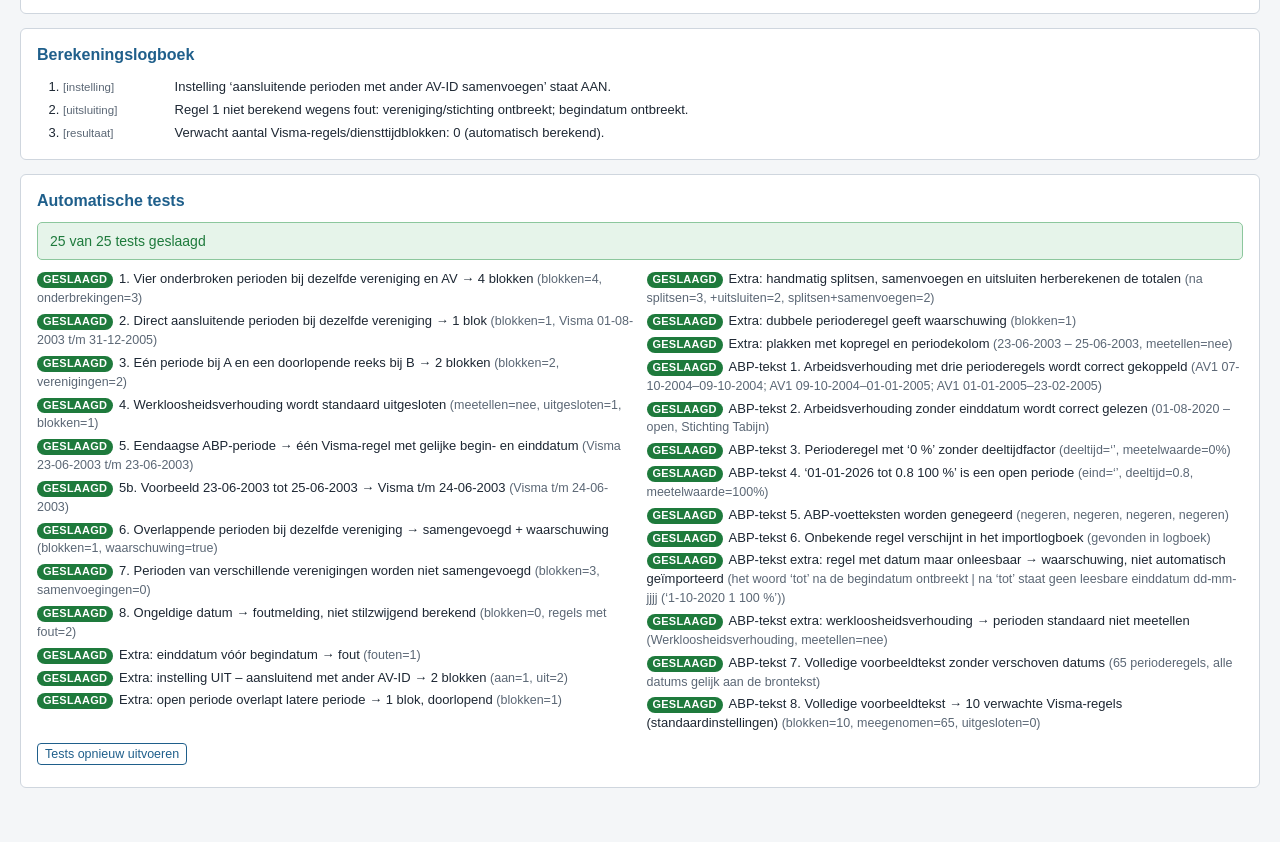
==== commit 0366b13b: "Plakfunctie: platte tekst uit ABP-diensttijdoverzicht importeren State-machineparser die ArbeidsVerh" ====
--- a/diensttijdblokken/index.html
+++ b/diensttijdblokken/index.html
@@ -48,6 +48,9 @@
   #regelTabel td { padding: 3px 4px; }
   tr.r-fout td { background: var(--fout-licht); }
   tr.r-uit td { background: #f1f2f4; color: var(--uit); }
+  tr.r-waarsch td { background: var(--waarsch-licht); }
+  td.bron { font-family: Consolas, monospace; font-size: 12px; white-space: pre-wrap; min-width: 220px; }
+  #abpVoorbeeld input, #abpVoorbeeld select { padding: 2px 4px; max-width: 160px; }
   tr.r-uit input, tr.r-uit select { color: var(--uit); }
   input.ongeldig { border-color: var(--fout); background: var(--fout-licht); }
   td.acties { white-space: nowrap; }
@@ -167,13 +170,19 @@
     </label>
 
     <details id="plakDetails" style="margin-top:12px">
-      <summary>Meerdere regels plakken (tabgescheiden tekst, bijv. uit Excel)</summary>
-      <p class="hint">Standaard kolomvolgorde: <b>Vereniging · AV-ID · Soort · Begindatum · Einddatum · Deeltijdfactor · Meetelwaarde · Opmerking</b>.
-        Een kopregel met herkenbare kolomnamen (bijv. ‘Vereniging’, ‘Begindatum’, ‘Einddatum’, ‘Periode’) wordt automatisch herkend.
-        Een kolom ‘Periode’ met twee datums (bijv. <code>23-06-2003 tot 25-06-2003</code>) wordt gesplitst. Geplakte regels worden pas toegevoegd nadat u ze hebt gecontroleerd.</p>
-      <textarea id="plakveld" placeholder="A&#9;AV1&#9;Arbeidsverhouding&#9;01-08-2003&#9;01-08-2004&#9;0,5&#9;0,5000"></textarea>
-      <div class="balk"><button id="btnPlakControle">Controleren</button><button id="btnPlakLeeg">Plakveld leegmaken</button></div>
+      <summary>Regels plakken of importeren (tekst uit ABP-diensttijdoverzicht of tabgescheiden tabel)</summary>
+      <p class="hint"><b>Tekst uit een ABP-diensttijdoverzicht:</b> kopieer het overzicht en plak het hier. Regels als
+        <code>ArbeidsVerhouding 07-10-2004 23-02-2005 Stichting Valete</code> geven vereniging en een automatisch AV-ID (AV1, AV2, …);
+        de perioderegels eronder (<code>07-10-2004 tot 09-10-2004 1.25 100 %</code>) worden daaraan gekoppeld. Kopregels, paginanummers en voetteksten worden genegeerd en vastgelegd in het importlogboek.<br>
+        <b>Tabgescheiden tabel</b> (bijv. uit Excel): kolomvolgorde Vereniging · AV-ID · Soort · Begindatum · Einddatum · Deeltijdfactor · Meetelwaarde · Opmerking, of een herkenbare kopregel.<br>
+        Geplakte regels worden pas toegevoegd nadat u ze in de controletabel hebt gecontroleerd en bevestigd.</p>
+      <textarea id="plakveld" placeholder="ArbeidsVerhouding 07-10-2004 23-02-2005 Stichting Valete&#10;Periode Deeltijdfactor Meetelwaarde&#10;07-10-2004 tot 09-10-2004 1.25 100 %"></textarea>
+      <div class="balk"><button id="btnPlakControle">Controleren</button><button id="btnPlakLeeg">Plakveld leegmaken</button><button id="btnPlakVoorbeeld" class="klein">Voorbeeldtekst invullen</button></div>
       <div id="plakVoorbeeld"></div>
+    </details>
+    <details id="importlogVak" class="verborgen" style="margin-top:8px">
+      <summary>Importlogboek laatste ABP-tekstimport</summary>
+      <ol class="logboek" id="importlogLijst"></ol>
     </details>
   </section>
 
@@ -307,7 +316,7 @@
   return abpEind === null ? null : abpEind + TELREGELS.vismaEindVerschuiving;
 }
 
-const isGetal = (s) => /^-?\d+([.,]\d+)?$/.test(String(s).trim());
+const isGetal = (s) => /^-?\d+([.,]\d+)?\s*%?$/.test(String(s).trim());
 const lijstNrs = (nrs) => {
   const a = [...nrs];
   return a.length <= 1 ? a.join('') : a.slice(0, -1).join(', ') + ' en ' + a[a.length - 1];
@@ -696,6 +705,279 @@
 }
 
 /* =====================================================================
+   4b. ABP-TEKSTPARSER – platte tekst uit een ABP-diensttijdoverzicht (state machine)
+   ===================================================================== */
+
+// Strikte datum dd-mm-jjjj (geen 1-2-2005, geen 0.8). Kalendercontrole gebeurt daarna met parseDatum().
+const ABP_DATUM_BRON = '\\b(?:0[1-9]|[12]\\d|3[01])-(?:0[1-9]|1[0-2])-\\d{4}\\b';
+const ABP_VERHOUDING_RE = /^(arbeidsverhouding|werkloosheidsverhouding)\b\s*(.*)$/i;
+const ABP_PERIODE_START_RE = new RegExp('^(' + ABP_DATUM_BRON + ')');
+const ABP_KOPREGEL_RE = /^periode\s+deeltijdfactor\s+meetelwaarde$/i;
+// Te negeren tekst: [patroon, omschrijving]
+const ABP_NEGEER = [
+  [/^(pagina|blad)?\s*\d{1,3}(\s*(van|\/)\s*\d{1,3})?$/i, 'paginanummer'],
+  [/\bAPG\b/, 'tekst over APG'],
+  [/handelsregister/i, 'tekst over het handelsregister'],
+  [/kamer\s+van\s+koophandel|\bKvK\b/i, 'tekst over de Kamer van Koophandel'],
+  [/pensioenfonds\s+ABP|\bABP\b/i, 'ABP-voettekst'],
+];
+const NIET_HERKEND = 'Niet herkend als relevante gegevensregel';
+
+/** Alle strikte datums in een tekst, met positie: [{tekst, start, eind}]. */
+function zoekAbpDatums(tekst) {
+  return [...String(tekst).matchAll(new RegExp(ABP_DATUM_BRON, 'g'))].map((m) => ({ tekst: m[0], start: m.index, eind: m.index + m[0].length }));
+}
+
+/** Maakt een tekstregel uit een PDF/website schoon: harde spaties en meervoudige spaties/tabs → één spatie. */
+function normaliseerAbpRegel(regel) {
+  return String(regel).replace(/[   \t]/g, ' ').replace(/\s+/g, ' ').trim();
+}
+
+/** Lijkt de geplakte tekst op een ABP-diensttijdoverzicht (in plaats van een tabgescheiden tabel)? */
+function isAbpTekst(tekst) {
+  return String(tekst).split(/\r?\n/).map(normaliseerAbpRegel)
+    .some((r) => ABP_VERHOUDING_RE.test(r) || new RegExp('^' + ABP_DATUM_BRON + ' tot\\b', 'i').test(r));
+}
+
+/**
+ * Leest een regel ‘ArbeidsVerhouding 07-10-2004 23-02-2005 Stichting Valete’.
+ * Eerste datum = begin, tweede = einde (optioneel), tekst na de laatste datum = vereniging.
+ */
+function parseAbpVerhoudingsregel(regel) {
+  const m = ABP_VERHOUDING_RE.exec(regel);
+  if (!m) return null;
+  const soort = /^werkloos/i.test(m[1]) ? 'Werkloosheidsverhouding' : 'Arbeidsverhouding';
+  const rest = m[2], datums = zoekAbpDatums(rest), meldingen = [];
+  const gebruikt = datums.slice(0, 2);
+  const vereniging = (gebruikt.length ? rest.slice(gebruikt[gebruikt.length - 1].eind) : rest).trim();
+  if (!gebruikt.length) meldingen.push('geen geldige begindatum van de verhouding gevonden');
+  else if (rest.slice(0, gebruikt[0].start).trim()) meldingen.push(`onverwachte tekst vóór de begindatum: ‘${rest.slice(0, gebruikt[0].start).trim()}’`);
+  if (gebruikt.length === 2 && rest.slice(gebruikt[0].eind, gebruikt[1].start).trim()) meldingen.push('onverwachte tekst tussen begin- en einddatum');
+  if (datums.length > 2) meldingen.push(`meer dan twee datums gevonden; alleen de eerste twee zijn gebruikt en de rest hoort bij de naam`);
+  if (!vereniging) meldingen.push('naam van de vereniging/stichting ontbreekt');
+  for (const d of gebruikt) { const p = parseDatum(d.tekst); if (p.fout) meldingen.push(p.fout); }
+  return { soort, begin: gebruikt[0]?.tekst || '', eind: gebruikt[1]?.tekst || '', vereniging, meldingen };
+}
+
+/**
+ * Leest een perioderegel. Ondersteunde vormen:
+ *   ‘07-10-2004 tot 09-10-2004 1.25 100 %’  (normaal)
+ *   ‘01-08-2017 tot 01-09-2017 0 %’         (geen deeltijdfactor)
+ *   ‘01-01-2026 tot 0.8 100 %’              (open einddatum)
+ * Retourneert {begin, eind, deeltijd, meetelwaarde, leesfouten[]}; leesfouten ≠ [] betekent: niet volledig gelezen.
+ */
+function parseAbpPerioderegel(regel) {
+  const uit = { begin: '', eind: '', deeltijd: '', meetelwaarde: '', leesfouten: [] };
+  const start = ABP_PERIODE_START_RE.exec(regel);
+  if (!start) { uit.leesfouten.push('regel begint niet met een datum dd-mm-jjjj'); return uit; }
+  uit.begin = start[1];
+  let rest = regel.slice(start[0].length).trim();
+  const tot = /^tot\b\s*/i.exec(rest);
+  if (!tot) { uit.leesfouten.push('het woord ‘tot’ na de begindatum ontbreekt'); return uit; }
+  rest = rest.slice(tot[0].length);
+  const eind = ABP_PERIODE_START_RE.exec(rest);
+  if (eind) { uit.eind = eind[1]; rest = rest.slice(eind[0].length).trim(); }
+  // Na de (eventuele) einddatum: optioneel een deeltijdfactor, dan een percentage.
+  const getallen = /^(?:(\d+(?:[.,]\d+)?)\s+)?(\d+(?:[.,]\d+)?)\s*%$/.exec(rest);
+  if (getallen) {
+    uit.deeltijd = getallen[1] ?? '';
+    uit.meetelwaarde = getallen[2] + '%';
+  } else if (zoekAbpDatums(rest).length || /\d{1,2}[-./]\d{1,2}[-./]\d{2,4}/.test(rest)) {
+    uit.leesfouten.push(`na ‘tot’ staat geen leesbare einddatum dd-mm-jjjj (‘${rest}’)`);
+  } else {
+    uit.leesfouten.push(rest ? `deeltijdfactor/meetelwaarde niet te lezen: ‘${rest}’` : 'deeltijdfactor en meetelwaarde ontbreken');
+  }
+  for (const veld of ['begin', 'eind']) { const p = parseDatum(uit[veld]); if (p.fout) uit.leesfouten.push(p.fout); }
+  return uit;
+}
+
+/** Bepaalt het soort tekstregel (zonder context). */
+function classificeerAbpRegel(regel) {
+  if (!regel) return { type: 'leeg' };
+  if (ABP_VERHOUDING_RE.test(regel)) return { type: 'verhouding' };
+  if (ABP_KOPREGEL_RE.test(regel)) return { type: 'negeren', reden: 'kopregel ‘Periode Deeltijdfactor Meetelwaarde’' };
+  if (ABP_PERIODE_START_RE.test(regel)) return { type: 'periode' };
+  for (const [re, reden] of ABP_NEGEER) if (re.test(regel)) return { type: 'negeren', reden };
+  return { type: 'onbekend' };
+}
+
+/**
+ * Controleert een voorgestelde importrij (na parsen of na handmatige aanpassing) en zet status en importkeuze.
+ * Een niet volledig gelezen regel kan pas worden geïmporteerd na handmatige correctie.
+ */
+function controleerAbpImportrij(rij) {
+  if (!rij.regel) return rij;
+  const fouten = valideerRegel(rij.regel).fouten;
+  const leesfoutOpen = rij.leesfouten.length > 0 && !rij.handmatig;
+  rij.fouten = fouten;
+  rij.importeerbaar = !fouten.length && !leesfoutOpen;
+  if (!rij.importeerbaar) rij.importeren = false;
+  rij.status = (!rij.importeerbaar || rij.meldingen.length || rij.leesfouten.length || rij.handmatig) ? 'Waarschuwing' : 'Correct herkend';
+  return rij;
+}
+
+/**
+ * State machine: verwerkt de tekst regel voor regel.
+ * Toestand = de actieve (werkloosheids)verhouding; perioderegels erven daarvan vereniging, AV-ID en soort.
+ * Retourneert {rijen, log, verhoudingen}. Er wordt niets aan het dossier toegevoegd.
+ */
+function parseAbpTekst(tekst) {
+  const rijen = [], log = [];
+  let actief = null, avTeller = 0, leeg = 0;
+  String(tekst).split(/\r?\n/).forEach((ruw, i) => {
+    const nr = i + 1, regel = normaliseerAbpRegel(ruw);
+    const k = classificeerAbpRegel(regel);
+    if (k.type === 'leeg') { leeg++; return; }
+    const rij = { nr, bron: ruw.trim(), context: actief ? { ...actief } : null, verhoudingNr: null, type: k.type, meldingen: [], notities: [], leesfouten: [], fouten: [], regel: null, importeren: false, importeerbaar: false, handmatig: false };
+
+    if (k.type === 'verhouding') {
+      const v = parseAbpVerhoudingsregel(regel);
+      avTeller++;
+      actief = { ...v, avId: 'AV' + avTeller, regelNr: nr, aantal: 0 };
+      Object.assign(rij, { typeLabel: v.soort, vereniging: v.vereniging, avId: actief.avId, begin: v.begin, eind: v.eind, meldingen: v.meldingen });
+      rij.status = v.meldingen.length ? 'Waarschuwing' : 'Correct herkend';
+      log.push(`Regel ${nr}: ${v.soort} herkend – ${v.vereniging || '(naam ontbreekt)'}, ${v.begin || '?'} tot ${v.eind || 'open'}, ID ${actief.avId}.${v.meldingen.length ? ' Let op: ' + v.meldingen.join('; ') + '.' : ''}`);
+    } else if (k.type === 'periode') {
+      const p = parseAbpPerioderegel(regel);
+      rij.typeLabel = 'Perioderegel';
+      rij.verhoudingNr = actief?.regelNr ?? null;
+      rij.leesfouten = p.leesfouten;
+      if (!actief) rij.meldingen.push('geen voorafgaande ArbeidsVerhouding-regel: vereniging en AV-ID zelf invullen');
+      rij.regel = nieuweRegel({
+        vereniging: actief?.vereniging || '', avId: actief?.avId || '', soort: actief?.soort || 'Arbeidsverhouding',
+        begin: p.begin, eind: p.eind, deeltijd: p.deeltijd, meetelwaarde: p.meetelwaarde,
+      });
+      if (!p.leesfouten.length && actief) {
+        // Controle of de periode binnen de verhouding valt (alleen waarschuwing).
+        const pb = parseDatum(p.begin).dag, pe = p.eind ? parseDatum(p.eind).dag : null;
+        const vb = parseDatum(actief.begin).dag, ve = actief.eind ? parseDatum(actief.eind).dag : null;
+        if (vb !== undefined && pb < vb) rij.meldingen.push(`begint vóór de verhouding (${actief.begin})`);
+        if (ve !== null && ve !== undefined && (pe === null || pe > ve)) rij.meldingen.push(`loopt door na het einde van de verhouding (${actief.eind})`);
+      }
+      if (!p.leesfouten.length && !p.deeltijd) rij.notities.push('deeltijdfactor ontbreekt (geen invloed op de telling)');
+      rij.importeren = true;
+      controleerAbpImportrij(rij);
+      if (actief) actief.aantal++;
+      log.push(p.leesfouten.length
+        ? `Regel ${nr}: begint met een datum maar is niet volledig gelezen (${p.leesfouten.join('; ')}). Niet automatisch geïmporteerd; handmatige correctie nodig.`
+        : `Regel ${nr}: perioderegel ${p.begin} tot ${p.eind || '(open)'}, deeltijdfactor ${p.deeltijd || '(leeg)'}, meetelwaarde ${p.meetelwaarde} → gekoppeld aan ${actief ? `${actief.avId} (${actief.vereniging})` : 'GEEN verhouding'}.`);
+    } else {
+      rij.typeLabel = k.type === 'negeren' ? 'Genegeerd' : 'Onbekend';
+      rij.status = 'Niet herkend';
+      log.push(`Regel ${nr}: genegeerd – ${NIET_HERKEND}${k.reden ? ` (${k.reden})` : ''}: ‘${rij.bron}’`);
+    }
+    rijen.push(rij);
+  });
+  if (leeg) log.push(`${leeg} lege regel(s) genegeerd.`);
+  const per = rijen.filter((r) => r.regel);
+  log.push(`Samenvatting: ${avTeller} verhouding(en), ${per.length} perioderegel(s), waarvan ${per.filter((r) => r.importeren).length} voorgesteld voor import; ${rijen.filter((r) => r.status === 'Niet herkend').length} regel(s) niet herkend.`);
+  return { rijen, log, verhoudingen: avTeller };
+}
+
+/**
+ * Aangeleverde voorbeeldtekst uit een ABP-diensttijdoverzicht (regressietest voor de parser en de telling).
+ * Wordt ook gebruikt door de knop ‘Voorbeeldtekst invullen’.
+ */
+const VOORBEELD_ABP_TEKST = [
+  '  ArbeidsVerhouding 07-10-2004 23-02-2005 Stichting Valete',
+  'Periode Deeltijdfactor Meetelwaarde',
+  '07-10-2004 tot 09-10-2004 1.25 100 %',
+  '15-11-2004 tot 16-11-2004 1.25 100 %',
+  '22-02-2005 tot 23-02-2005 1.25 100 %',
+  'ArbeidsVerhouding 07-03-2005 31-03-2005 Stichting Valete',
+  'Periode Deeltijdfactor Meetelwaarde',
+  '07-03-2005 tot 31-03-2005 1.0874 100 %',
+  'ArbeidsVerhouding 31-03-2005 23-07-2005 Stichting Valete',
+  'Periode Deeltijdfactor Meetelwaarde',
+  '31-03-2005 tot 01-04-2005 1.25 100 %',
+  '01-04-2005 tot 01-07-2005 1.0 100 %',
+  '01-07-2005 tot 23-07-2005 1.0406 100 %',
+  'ArbeidsVerhouding 01-08-2005 01-01-2007 Stichting Valete',
+  'Periode Deeltijdfactor Meetelwaarde',
+  '01-08-2005 tot 01-01-2006 1.0 100 %',
+  '01-01-2006 tot 01-01-2007 1.0 100 %',
+  'ArbeidsVerhouding 01-01-2007 01-08-2010 Stichting Blosse',
+  'Periode Deeltijdfactor Meetelwaarde',
+  '01-01-2007 tot 01-01-2008 1.0 100 %',
+  '01-01-2008 tot 01-05-2008 1.0 100 %',
+  '01-05-2008 tot 01-06-2008 1.0877 100 %',
+  '01-06-2008 tot 01-01-2009 1.0 100 %',
+  '01-01-2009 tot 01-01-2010 1.0 100 %',
+  '01-01-2010 tot 01-04-2010 1.0 100 %',
+  '01-04-2010 tot 01-06-2010 1.1064 100 %',
+  '01-06-2010 tot 01-08-2010 1.0 100 %',
+  'ArbeidsVerhouding 01-08-2010 01-01-2013 Stichting Openbaar Basisonderwijs Hilversum',
+  'Periode Deeltijdfactor Meetelwaarde',
+  '01-08-2010 tot 01-01-2011 1.0 100 %',
+  '01-01-2011 tot 01-08-2011 1.0 100 %',
+  '01-08-2011 tot 01-01-2012 0.87 100 %',
+  '01-01-2012 tot 01-01-2013 0.87 100 %',
+  'ArbeidsVerhouding 01-01-2013 01-09-2017 Stichting Openbaar Basisonderwijs Hilversum',
+  'Periode Deeltijdfactor Meetelwaarde',
+  '01-01-2013 tot 01-07-2013 0.87 100 %',
+  '01-07-2013 tot 01-08-2013 0.8981 100 %',
+  '01-08-2013 tot 01-09-2013 0.9149 100 %',
+  '01-09-2013 tot 01-10-2013 0.87 100 %',
+  '01-10-2013 tot 01-11-2013 0.895 100 %',
+  '01-11-2013 tot 01-01-2014 0.87 100 %',
+  '01-01-2014 tot 01-06-2014 0.87 100 %',
+  '01-06-2014 tot 01-07-2014 0.888 100 %',
+  '01-07-2014 tot 01-08-2014 0.87 100 %',
+  '01-08-2014 tot 01-01-2015 0.8 100 %',
+  '01-01-2015 tot 01-01-2016 0.8 100 %',
+  '01-01-2016 tot 01-02-2016 0.8 100 %',
+  '01-02-2016 tot 01-03-2016 0.8379 100 %',
+  '01-03-2016 tot 01-01-2017 0.85 100 %',
+  '01-01-2017 tot 01-09-2017 0.85 100 %',
+  'ArbeidsVerhouding 01-08-2017 01-06-2019 Stichting Katholiek Onderwijs Flevoland Veluwe',
+  'Periode Deeltijdfactor Meetelwaarde',
+  '01-08-2017 tot 01-09-2017 0 %',
+  '01-09-2017 tot 01-01-2018 0.85 100 %',
+  '01-01-2018 tot 01-01-2019 0.6 100 %',
+  '01-01-2019 tot 01-06-2019 0.6 100 %',
+  'ArbeidsVerhouding 01-06-2019 01-08-2020 Stichting Proceon',
+  'Periode Deeltijdfactor Meetelwaarde',
+  '01-06-2019 tot 01-01-2020 0.6 100 %',
+  '01-01-2020 tot 01-08-2020 0.6 100 %',
+  'ArbeidsVerhouding 01-08-2020 Stichting Tabijn',
+  'Periode Deeltijdfactor Meetelwaarde',
+  '01-08-2020 tot 01-01-2021 0.6 100 %',
+  '01-01-2021 tot 01-01-2022 0.6 100 %',
+  '01-01-2022 tot 01-01-2023 0.6 100 %',
+  '01-01-2023 tot 01-07-2023 0.6 100 %',
+  '01-07-2023 tot 01-08-2023 0.649 100 %',
+  '01-08-2023 tot 01-09-2023 0.6 100 %',
+  '01-09-2023 tot 01-10-2023 0.72 100 %',
+  '01-10-2023 tot 01-11-2023 0.7431 100 %',
+  '01-11-2023 tot 01-01-2024 0.72 100 %',
+  '01-01-2024 tot 01-04-2024 0.72 100 %',
+  '01-04-2024 tot 01-05-2024 0.769 100 %',
+  '01-05-2024 tot 01-06-2024 0.8671 100 %',
+  '01-06-2024 tot 01-07-2024 0.9162 100 %',
+  '01-07-2024 tot 01-08-2024 0.8671 100 %',
+  '01-08-2024 tot 01-09-2024 0.6 100 %',
+  '01-09-2024 tot 01-10-2024 0.8615 100 %',
+  '01-10-2024 tot 01-01-2025 0.9725 100 %',
+  '01-01-2025 tot 01-04-2025 0.9725 100 %',
+  '01-04-2025 tot 01-05-2025 1.0071 100 %',
+  '01-05-2025 tot 01-07-2025 0.9725 100 %',
+  '01-07-2025 tot 01-08-2025 0.8122 100 %',
+  '01-08-2025 tot 01-01-2026 0.8 100 %',
+  '01-01-2026 tot 0.8 100 %'
+].join('\n');
+
+/** Steekproeven uit VOORBEELD_ABP_TEKST (volgnummer perioderegel → verwachte waarden), naast de controle van iedere regel. */
+const VOORBEELD_ABP_STEEKPROEVEN = [
+  [1, { vereniging: 'Stichting Valete', avId: 'AV1', begin: '07-10-2004', eind: '09-10-2004', deeltijd: '1.25', meetelwaarde: '100%' }],
+  [4, { vereniging: 'Stichting Valete', avId: 'AV2', begin: '07-03-2005', eind: '31-03-2005', deeltijd: '1.0874', meetelwaarde: '100%' }],
+  [10, { vereniging: 'Stichting Blosse', avId: 'AV5', begin: '01-01-2007', eind: '01-01-2008', deeltijd: '1.0', meetelwaarde: '100%' }],
+  [37, { vereniging: 'Stichting Katholiek Onderwijs Flevoland Veluwe', avId: 'AV8', begin: '01-08-2017', eind: '01-09-2017', deeltijd: '', meetelwaarde: '0%' }],
+  [65, { vereniging: 'Stichting Tabijn', avId: 'AV10', begin: '01-01-2026', eind: '', deeltijd: '0.8', meetelwaarde: '100%' }],
+];
+const VOORBEELD_ABP_AANTAL_PERIODEN = 65;
+const VOORBEELD_ABP_VERWACHT_BLOKKEN = 10;
+
+/* =====================================================================
    5. AUTOMATISCHE TESTS
    ===================================================================== */
 
@@ -784,6 +1066,73 @@
       const r = p.rijen[0]?.regel;
       return [r && r.begin === '23-06-2003' && r.eind === '25-06-2003' && r.meetellen === 'nee', r ? `${r.begin} – ${r.eind}, meetellen=${r.meetellen}` : 'geen regel'];
     }],
+    ['ABP-tekst 1. Arbeidsverhouding met drie perioderegels wordt correct gekoppeld', () => {
+      const p = parseAbpTekst('ArbeidsVerhouding 07-10-2004 23-02-2005 Stichting Valete\nPeriode Deeltijdfactor Meetelwaarde\n07-10-2004 tot 09-10-2004 1.25 100 %\n09-10-2004 tot 01-01-2005 1 100 %\n01-01-2005 tot 23-02-2005 0.5 100 %');
+      const r = p.rijen.filter((x) => x.regel);
+      const ok = r.length === 3 && r.every((x) => x.regel.vereniging === 'Stichting Valete' && x.regel.avId === 'AV1' && x.importeren && x.status === 'Correct herkend')
+        && r[0].regel.begin === '07-10-2004' && r[0].regel.eind === '09-10-2004' && r[0].regel.deeltijd === '1.25' && r[0].regel.meetelwaarde === '100%' && r[2].regel.eind === '23-02-2005';
+      return [ok, r.map((x) => `${x.regel.avId} ${x.regel.begin}–${x.regel.eind}`).join('; ')];
+    }],
+    ['ABP-tekst 2. Arbeidsverhouding zonder einddatum wordt correct gelezen', () => {
+      const v = parseAbpVerhoudingsregel('ArbeidsVerhouding 01-08-2020 Stichting Tabijn');
+      return [v.soort === 'Arbeidsverhouding' && v.begin === '01-08-2020' && v.eind === '' && v.vereniging === 'Stichting Tabijn' && !v.meldingen.length, `${v.begin} – ${v.eind || 'open'}, ${v.vereniging}`];
+    }],
+    ['ABP-tekst 3. Perioderegel met ‘0 %’ zonder deeltijdfactor', () => {
+      const p = parseAbpPerioderegel('01-08-2017 tot 01-09-2017 0 %'), q = parseAbpPerioderegel('01-08-2017 tot 01-09-2017 0%');
+      return [p.begin === '01-08-2017' && p.eind === '01-09-2017' && p.deeltijd === '' && p.meetelwaarde === '0%' && !p.leesfouten.length && q.meetelwaarde === '0%',
+        `deeltijd=‘${p.deeltijd}’, meetelwaarde=${p.meetelwaarde}`];
+    }],
+    ['ABP-tekst 4. ‘01-01-2026 tot 0.8 100 %’ is een open periode', () => {
+      const p = parseAbpPerioderegel('01-01-2026 tot 0.8 100 %');
+      return [p.begin === '01-01-2026' && p.eind === '' && p.deeltijd === '0.8' && p.meetelwaarde === '100%' && !p.leesfouten.length, `eind=‘${p.eind}’, deeltijd=${p.deeltijd}, meetelwaarde=${p.meetelwaarde}`];
+    }],
+    ['ABP-tekst 5. ABP-voetteksten worden genegeerd', () => {
+      const p = parseAbpTekst('De uitvoering van de ABP-pensioenregeling wordt verzorgd door APG.\nStichting Pensioenfonds ABP is gevestigd te Heerlen en ingeschreven in het handelsregister van de Kamer van Koophandel.\nPagina 2 van 3\nPeriode Deeltijdfactor Meetelwaarde');
+      return [p.rijen.length === 4 && p.rijen.every((r) => r.type === 'negeren' && !r.regel && r.status === 'Niet herkend') && p.verhoudingen === 0, p.rijen.map((r) => r.type).join(', ')];
+    }],
+    ['ABP-tekst 6. Onbekende regel verschijnt in het importlogboek', () => {
+      const p = parseAbpTekst('Overzicht diensttijd deelnemer\nArbeidsVerhouding 01-08-2020 Stichting Tabijn');
+      const ok = p.log.some((l) => l.includes('Regel 1') && l.includes(NIET_HERKEND) && l.includes('Overzicht diensttijd deelnemer'));
+      return [ok && p.rijen[0].status === 'Niet herkend', ok ? 'gevonden in logboek' : 'niet in logboek'];
+    }],
+    ['ABP-tekst extra: regel met datum maar onleesbaar → waarschuwing, niet automatisch geïmporteerd', () => {
+      const p = parseAbpTekst('ArbeidsVerhouding 01-08-2020 Stichting Tabijn\n01-08-2020 01-09-2020 1 100 %\n01-09-2020 tot 1-10-2020 1 100 %');
+      const r = p.rijen.filter((x) => x.regel);
+      return [r.length === 2 && r.every((x) => x.status === 'Waarschuwing' && !x.importeren && !x.importeerbaar && x.leesfouten.length), r.map((x) => x.leesfouten[0]).join(' | ')];
+    }],
+    ['ABP-tekst extra: werkloosheidsverhouding → perioden standaard niet meetellen', () => {
+      const r = parseAbpTekst('WerkloosheidsVerhouding 01-08-2010 01-02-2011 Stichting Valete\n01-08-2010 tot 01-02-2011 0 100 %').rijen.find((x) => x.regel);
+      return [r.regel.soort === 'Werkloosheidsverhouding' && r.regel.meetellen === 'nee', `${r.regel.soort}, meetellen=${r.regel.meetellen}`];
+    }],
+    ['ABP-tekst 7. Volledige voorbeeldtekst zonder verschoven datums', () => {
+      // Onafhankelijke controle: per perioderegel de datums rechtstreeks uit de eigen tekstregel halen
+      // en vereniging/AV-ID uit de laatst voorafgaande verhoudingsregel.
+      const r = parseAbpTekst(VOORBEELD_ABP_TEKST).rijen.filter((x) => x.regel);
+      const fouten = [];
+      let ver = '', av = 0;
+      const verwacht = [];
+      VOORBEELD_ABP_TEKST.split('\n').map((l) => l.trim()).forEach((l) => {
+        const v = /^ArbeidsVerhouding \S+(?: \d\d-\d\d-\d{4})? (.+)$/i.exec(l);
+        if (v) { ver = v[1]; av++; return; }
+        const p = /^(\d\d-\d\d-\d{4}) tot (\d\d-\d\d-\d{4})?/.exec(l);
+        if (p) verwacht.push({ vereniging: ver, avId: 'AV' + av, begin: p[1], eind: p[2] || '' });
+      });
+      if (r.length !== VOORBEELD_ABP_AANTAL_PERIODEN || verwacht.length !== r.length) fouten.push(`${r.length} perioderegels gelezen, ${verwacht.length} in de tekst, verwacht ${VOORBEELD_ABP_AANTAL_PERIODEN}`);
+      verwacht.forEach((v, i) => {
+        const g = r[i]?.regel;
+        if (!g || Object.keys(v).some((k) => g[k] !== v[k]) || !r[i].importeren) fouten.push(`perioderegel ${i + 1} (tekstregel ${r[i]?.nr}): verwacht ${Object.values(v).join(' ')}, kreeg ${g ? [g.vereniging, g.avId, g.begin, g.eind].join(' ') : '–'}`);
+      });
+      VOORBEELD_ABP_STEEKPROEVEN.forEach(([n, v]) => {
+        const g = r[n - 1]?.regel;
+        if (!g || Object.keys(v).some((k) => g[k] !== v[k])) fouten.push(`steekproef perioderegel ${n} wijkt af`);
+      });
+      return [!fouten.length, fouten.length ? fouten.slice(0, 2).join(' | ') : `${r.length} perioderegels, alle datums gelijk aan de brontekst`];
+    }],
+    ['ABP-tekst 8. Volledige voorbeeldtekst → 10 verwachte Visma-regels (standaardinstellingen)', () => {
+      const regels = parseAbpTekst(VOORBEELD_ABP_TEKST).rijen.filter((x) => x.regel && x.importeren).map((x) => x.regel);
+      const u = bereken(regels, STANDAARD_INSTELLINGEN, []);
+      return [u.tellingen.blokken === VOORBEELD_ABP_VERWACHT_BLOKKEN && u.tellingen.fouten === 0, `blokken=${u.tellingen.blokken}, meegenomen=${u.tellingen.meegenomen}, uitgesloten=${u.tellingen.uitgesloten}`];
+    }],
   ];
   return tests.map(([naam, fn]) => {
     try { const [ok, detail] = fn(); return { naam, geslaagd: !!ok, detail }; }
@@ -805,6 +1154,7 @@
     regels: [nieuweRegel()],
     correcties: [],
     blokOpmerkingen: {},
+    importlogboek: [],
   };
 }
 
@@ -834,6 +1184,7 @@
   s.regels = Array.isArray(o.regels) ? o.regels.map((r) => nieuweRegel({ ...r, uid: r.uid || uid() })) : [];
   s.correcties = Array.isArray(o.correcties) ? o.correcties : [];
   s.blokOpmerkingen = o.blokOpmerkingen && typeof o.blokOpmerkingen === 'object' ? o.blokOpmerkingen : {};
+  s.importlogboek = Array.isArray(o.importlogboek) ? o.importlogboek.map(String) : [];
   return s;
 }
 
@@ -854,7 +1205,7 @@
   $('regelTabel').tBodies[0].innerHTML = staat.regels.map((r, i) => `
     <tr data-uid="${r.uid}">
       <td class="nr">${i + 1}</td>
-      <td><input data-veld="vereniging" value="${esc(r.vereniging)}" maxlength="20" style="min-width:50px"></td>
+      <td><input data-veld="vereniging" value="${esc(r.vereniging)}" maxlength="80" style="min-width:110px"></td>
       <td><input data-veld="avId" value="${esc(r.avId)}" maxlength="20"></td>
       <td><select data-veld="soort">${SOORTEN.map((s) => `<option${s === r.soort ? ' selected' : ''}>${s}</option>`).join('')}</select></td>
       <td><input class="datum" data-veld="begin" value="${esc(r.begin)}" placeholder="dd-mm-jjjj"></td>
@@ -997,7 +1348,7 @@
   toonOpslagStatus();
 }
 
-function renderAlles() { renderDossier(); renderRegels(); herbereken(); }
+function renderAlles() { renderDossier(); renderRegels(); renderImportlog(); herbereken(); }
 
 /* ----- Correcties ----- */
 function voegCorrectieToe(c) {
@@ -1098,38 +1449,183 @@
   staat.dossier[el.dataset.dossier] = el.value; markeerGewijzigd();
 }));
 
-/* ----- Plakken ----- */
-$('btnPlakControle').addEventListener('click', () => {
-  plakResultaat = parsePlaktekst($('plakveld').value);
+/* ----- Plakken en importeren ----- */
+// Twee invoervormen: platte tekst uit een ABP-diensttijdoverzicht (parseAbpTekst) of een tabgescheiden tabel (parsePlaktekst).
+const STATUS_LABEL = { 'Correct herkend': 'ok', 'Waarschuwing': 'waarschuwing', 'Niet herkend': 'info' };
+
+function plakBevestigingHtml() {
+  return `<label class="balk"><input type="checkbox" id="plakGecontroleerd"> Ik heb de geïmporteerde regels gecontroleerd (<b id="plakAantal">${teImporteren().length}</b> perioderegel(s) worden geïmporteerd).</label>
+    <div class="balk"><button class="primair" id="btnPlakToevoegen" disabled>Toevoegen aan perioderegels</button>
+      <button id="btnPlakVervangen" disabled>Bestaande regels vervangen</button><button id="btnPlakAnnuleer">Annuleren</button></div>`;
+}
+const teImporteren = () => (plakResultaat?.rijen || []).filter((r) => r.regel && r.importeren);
+
+/** Controletabel voor de tabgescheiden invoer (ongewijzigd gedrag). */
+function renderTabVoorbeeld() {
   const { rijen, algemeen } = plakResultaat;
   const nFout = rijen.filter((r) => r.fouten.length).length;
   $('plakVoorbeeld').innerHTML = `
+    <div class="melding info">Herkend als <b>tabgescheiden tabel</b>.</div>
     ${algemeen.map((a) => `<div class="melding info">${esc(a)}</div>`).join('')}
     ${rijen.length ? `<div class="tabelvak"><table><thead><tr><th>#</th><th>Vereniging</th><th>AV-ID</th><th>Soort</th><th>Begin</th><th>Einde</th><th>Deeltijd</th><th>Meetelw.</th><th>Meetellen</th><th>Opmerking</th><th>Controle</th></tr></thead><tbody>
       ${rijen.map((x, i) => `<tr class="${x.fouten.length ? 'r-fout' : ''}"><td>${i + 1}</td><td>${esc(x.regel.vereniging)}</td><td>${esc(x.regel.avId)}</td><td>${esc(x.regel.soort)}</td><td>${esc(x.regel.begin)}</td><td>${esc(x.regel.eind) || '<i>loopt door</i>'}</td><td>${esc(x.regel.deeltijd)}</td><td>${esc(x.regel.meetelwaarde)}</td><td>${x.regel.meetellen}</td><td>${esc(x.regel.opmerking)}</td>
         <td>${x.fouten.map((f) => `<span class="label fout">fout</span>${esc(f)}`).join('<br>')}${x.meldingen.map((m) => `<span class="label waarschuwing">let op</span>${esc(m)}`).join('<br>')}${!x.fouten.length && !x.meldingen.length ? '<span class="label ok">ok</span>' : ''}</td></tr>`).join('')}
     </tbody></table></div>
     ${nFout ? `<div class="melding fout">${nFout} regel(s) bevatten een fout. U kunt ze toevoegen en daarna in de tabel corrigeren; ze worden niet berekend zolang de fout bestaat.</div>` : ''}
-    <label class="balk"><input type="checkbox" id="plakGecontroleerd"> Ik heb de ${rijen.length} geïmporteerde regel(s) gecontroleerd.</label>
-    <div class="balk"><button class="primair" id="btnPlakToevoegen" disabled>Toevoegen aan perioderegels</button>
-      <button id="btnPlakVervangen" disabled>Bestaande regels vervangen</button><button id="btnPlakAnnuleer">Annuleren</button></div>` : ''}`;
+    ${plakBevestigingHtml()}` : ''}`;
+}
+
+/** Statuscel van een ABP-importrij: label plus alle meldingen. */
+function abpStatusHtml(r) {
+  const regels = [
+    ...r.leesfouten.map((t) => [r.handmatig ? 'info' : 'fout', (r.handmatig ? '(handmatig gecorrigeerd) ' : '') + t]),
+    ...r.fouten.filter(() => r.regel).map((t) => ['fout', t]),
+    ...r.meldingen.map((t) => ['waarschuwing', t]),
+    ...(r.notities || []).map((t) => ['info', t]),
+  ];
+  if (r.handmatig) regels.push(['info', 'handmatig aangepast']);
+  return `<span class="label ${STATUS_LABEL[r.status]}">${esc(r.status)}</span>` +
+    (regels.length ? `<ul style="margin:2px 0 0;padding-left:16px">${regels.map(([n, t]) => `<li class="hint" style="color:${n === 'fout' ? 'var(--fout)' : ''}">${esc(t)}</li>`).join('')}</ul>` : '');
+}
+
+/** Controletabel voor platte ABP-tekst: oorspronkelijke regel, herkend type, velden, status, aanpassen en importeren. */
+function renderAbpVoorbeeld() {
+  const { rijen, log } = plakResultaat;
+  const per = rijen.filter((r) => r.regel);
+  const telStatus = (s) => rijen.filter((r) => r.status === s).length;
+  const veld = (r, naam, w = '') => r.bewerk
+    ? `<input data-abpveld="${naam}" value="${esc(r.regel[naam])}" ${w}>`
+    : esc(r.regel[naam]) || (naam === 'eind' ? '<i>open</i>' : '');
+  const rijHtml = (r, i) => {
+    const kleur = r.status === 'Niet herkend' ? 'r-uit' : r.status === 'Waarschuwing' ? 'r-waarsch' : '';
+    if (r.type === 'verhouding') {
+      return `<tr data-i="${i}" class="${kleur}" style="font-weight:600"><td>${r.nr}</td><td class="bron">${esc(r.bron)}</td><td>${esc(r.typeLabel)}</td>
+        <td>${r.bewerk ? `<input data-verhveld="vereniging" value="${esc(r.vereniging)}">` : esc(r.vereniging)}</td>
+        <td>${r.bewerk ? `<input data-verhveld="avId" value="${esc(r.avId)}" size="5">` : esc(r.avId)}</td>
+        <td>${esc(r.begin)}</td><td>${esc(r.eind) || '<i>open</i>'}</td><td></td><td></td>
+        <td class="status">${abpStatusHtml(r)}</td>
+        <td><button class="klein" data-abpactie="${r.bewerk ? 'klaar' : 'bewerk'}" title="Wijziging geldt voor alle perioderegels van deze verhouding">${r.bewerk ? 'Klaar' : 'Aanpassen'}</button></td><td class="hint">context</td></tr>`;
+    }
+    if (!r.regel) {
+      return `<tr data-i="${i}" class="${kleur}"><td>${r.nr}</td><td class="bron">${esc(r.bron)}</td><td>${esc(r.typeLabel)}</td><td colspan="6"></td>
+        <td class="status">${abpStatusHtml(r)}</td>
+        <td><button class="klein" data-abpactie="omzetten">Als perioderegel invullen</button></td><td class="hint">nee</td></tr>`;
+    }
+    return `<tr data-i="${i}" class="${kleur}"><td>${r.nr}</td><td class="bron">${esc(r.bron)}</td>
+      <td>${esc(r.typeLabel)}${r.bewerk ? `<br><select data-abpveld="soort">${SOORTEN.map((s) => `<option${s === r.regel.soort ? ' selected' : ''}>${s}</option>`).join('')}</select>` : r.regel.soort !== 'Arbeidsverhouding' ? `<br><span class="hint">${esc(r.regel.soort)}</span>` : ''}</td>
+      <td>${veld(r, 'vereniging')}</td><td>${veld(r, 'avId', 'size="5"')}</td>
+      <td>${veld(r, 'begin', 'size="10"')}</td><td>${veld(r, 'eind', 'size="10" placeholder="leeg = open"')}</td>
+      <td>${veld(r, 'deeltijd', 'size="5"')}</td><td>${veld(r, 'meetelwaarde', 'size="5"')}</td>
+      <td class="status">${abpStatusHtml(r)}</td>
+      <td><button class="klein" data-abpactie="${r.bewerk ? 'klaar' : 'bewerk'}">${r.bewerk ? 'Klaar' : 'Aanpassen'}</button></td>
+      <td style="text-align:center"><input type="checkbox" class="abpImport" aria-label="Regel ${r.nr} importeren"${r.importeren ? ' checked' : ''}${r.importeerbaar ? '' : ' disabled title="Eerst handmatig corrigeren"'}></td></tr>`;
+  };
+  $('plakVoorbeeld').innerHTML = `
+    <div class="melding info">Herkend als <b>tekst uit een ABP-diensttijdoverzicht</b>: ${plakResultaat.verhoudingen} verhouding(en), ${per.length} perioderegel(s).
+      Status: ${telStatus('Correct herkend')} correct herkend, ${telStatus('Waarschuwing')} met waarschuwing, ${telStatus('Niet herkend')} niet herkend.</div>
+    ${per.some((r) => !r.importeerbaar) ? `<div class="melding waarsch">Niet alle regels met een datum konden volledig worden gelezen. Deze staan op ‘Waarschuwing’ en worden pas geïmporteerd na handmatige correctie (knop <i>Aanpassen</i>).</div>` : ''}
+    <div class="tabelvak"><table id="abpVoorbeeld"><thead><tr><th>Regel</th><th>Oorspronkelijke tekstregel</th><th>Herkend type</th><th>Vereniging</th><th>AV-ID</th><th>Begindatum</th><th>Einddatum</th><th>Deeltijd&shy;factor</th><th>Meetel&shy;waarde</th><th>Status</th><th>Handmatig aanpassen</th><th>Importeren</th></tr></thead>
+      <tbody>${rijen.map(rijHtml).join('')}</tbody></table></div>
+    <details style="margin-top:8px"><summary>Importlogboek (${log.length} regels)</summary><ol class="logboek" id="abpImportlog">${log.map((l) => `<li>${esc(l)}</li>`).join('')}</ol></details>
+    ${per.length ? plakBevestigingHtml() : '<div class="melding waarsch">Er zijn geen perioderegels gevonden om te importeren.</div>'}`;
+}
+
+function renderPlakVoorbeeld() { (plakResultaat.modus === 'abp' ? renderAbpVoorbeeld : renderTabVoorbeeld)(); }
+
+$('btnPlakControle').addEventListener('click', () => {
+  const tekst = $('plakveld').value;
+  if (isAbpTekst(tekst)) plakResultaat = { modus: 'abp', ...parseAbpTekst(tekst) };
+  else {
+    plakResultaat = { modus: 'tab', ...parsePlaktekst(tekst) };
+    plakResultaat.rijen.forEach((r) => { r.importeren = true; });
+  }
+  renderPlakVoorbeeld();
+});
+$('btnPlakVoorbeeld').addEventListener('click', () => {
+  if ($('plakveld').value.trim() && !confirm('De huidige tekst in het plakveld vervangen door de voorbeeldtekst?')) return;
+  $('plakveld').value = VOORBEELD_ABP_TEKST; $('btnPlakControle').click();
+});
+
+/** Werkt na een handmatige wijziging alleen de status- en importcel bij (invoerveld behoudt focus). */
+function werkAbpRijBij(tr, r) {
+  controleerAbpImportrij(r);
+  tr.querySelector('td.status').innerHTML = abpStatusHtml(r);
+  const cb = tr.querySelector('input.abpImport');
+  if (cb) { cb.disabled = !r.importeerbaar; cb.checked = r.importeren; }
+  if ($('plakAantal')) $('plakAantal').textContent = teImporteren().length;
+}
+
+$('plakVoorbeeld').addEventListener('input', (e) => {
+  const tr = e.target.closest('tr[data-i]'); if (!tr) return;
+  const r = plakResultaat.rijen[+tr.dataset.i];
+  if (e.target.dataset.abpveld) {
+    const veld = e.target.dataset.abpveld;
+    r.regel[veld] = e.target.value.trim();
+    if (veld === 'soort' && !r.regel.meetellenHandmatig) r.regel.meetellen = TELREGELS.standaardMeetellen[r.regel.soort] ? 'ja' : 'nee';
+    const wasImporteerbaar = r.importeerbaar;
+    r.handmatig = true;
+    controleerAbpImportrij(r);
+    if (!wasImporteerbaar && r.importeerbaar) r.importeren = false; // na correctie bewust zelf aanvinken
+    werkAbpRijBij(tr, r);
+  } else if (e.target.dataset.verhveld) {
+    // Wijziging op een verhoudingsregel geldt voor alle perioderegels van die verhouding.
+    const veld = e.target.dataset.verhveld;
+    r[veld] = e.target.value.trim();
+    plakResultaat.rijen.filter((x) => x.regel && x.verhoudingNr === r.nr).forEach((x) => { x.regel[veld] = r[veld]; x.handmatig = true; controleerAbpImportrij(x); });
+    r.meldingen = r.meldingen.filter((m) => !/naam van de vereniging/.test(m) || !r.vereniging);
+  }
 });
 $('plakVoorbeeld').addEventListener('change', (e) => {
   if (e.target.id === 'plakGecontroleerd') $('btnPlakToevoegen').disabled = $('btnPlakVervangen').disabled = !e.target.checked;
+  if (e.target.classList.contains('abpImport')) {
+    plakResultaat.rijen[+e.target.closest('tr').dataset.i].importeren = e.target.checked;
+    $('plakAantal').textContent = teImporteren().length;
+  }
 });
 $('plakVoorbeeld').addEventListener('click', (e) => {
+  const actie = e.target.dataset.abpactie;
+  if (actie) {
+    const i = +e.target.closest('tr').dataset.i, r = plakResultaat.rijen[i];
+    if (actie === 'bewerk') r.bewerk = true;
+    if (actie === 'klaar') { r.bewerk = false; if (r.type === 'verhouding') r.status = r.meldingen.length ? 'Waarschuwing' : 'Correct herkend'; }
+    if (actie === 'omzetten') {
+      // Niet-herkende regel handmatig als perioderegel invullen (wordt pas geïmporteerd na correctie en aanvinken).
+      const c = r.context;
+      Object.assign(r, { type: 'periode', typeLabel: 'Perioderegel (handmatig)', bewerk: true, handmatig: false, importeren: false,
+        leesfouten: ['niet automatisch herkend; vul de velden handmatig in'], verhoudingNr: c?.regelNr ?? null,
+        regel: nieuweRegel({ vereniging: c?.vereniging || '', avId: c?.avId || '', soort: c?.soort || 'Arbeidsverhouding' }) });
+      controleerAbpImportrij(r);
+      plakResultaat.log.push(`Regel ${r.nr}: handmatig omgezet naar perioderegel.`);
+    }
+    renderPlakVoorbeeld();
+    return;
+  }
   if (e.target.id === 'btnPlakAnnuleer') { plakResultaat = null; $('plakVoorbeeld').innerHTML = ''; return; }
   const vervang = e.target.id === 'btnPlakVervangen';
   if (!vervang && e.target.id !== 'btnPlakToevoegen') return;
+  const nieuw = teImporteren().map((r) => ({ ...r.regel, uid: uid(), opmerking: r.regel.opmerking || (r.handmatig ? 'Bij import handmatig aangepast' : '') }));
+  if (!nieuw.length) return alert('Er zijn geen perioderegels aangevinkt om te importeren.');
   if (vervang && !confirm('Alle bestaande perioderegels en handmatige correcties vervangen door de geplakte regels?')) return;
-  const nieuw = plakResultaat.rijen.map((x) => x.regel);
   const leeg = (r) => !r.vereniging && !r.begin && !r.eind && !r.avId;
   if (vervang) { staat.regels = nieuw; staat.correcties = []; staat.blokOpmerkingen = {}; }
   else staat.regels = [...staat.regels.filter((r) => !leeg(r)), ...nieuw];
+  if (plakResultaat.modus === 'abp') {
+    const overgeslagen = plakResultaat.rijen.filter((r) => r.regel && !r.importeren).map((r) => r.nr);
+    staat.importlogboek = [`Import ${new Date().toLocaleString('nl-NL')} (${vervang ? 'vervangen' : 'toegevoegd'}): ${nieuw.length} perioderegel(s) geïmporteerd.`,
+      ...(overgeslagen.length ? [`Niet geïmporteerd (perioderegels): tekstregel ${overgeslagen.join(', ')}.`] : []), ...plakResultaat.log];
+    renderImportlog();
+  }
   plakResultaat = null; $('plakVoorbeeld').innerHTML = ''; $('plakveld').value = '';
   markeerGewijzigd(); renderRegels(); herbereken();
 });
-$('btnPlakLeeg').addEventListener('click', () => { $('plakveld').value = ''; $('plakVoorbeeld').innerHTML = ''; });
+$('btnPlakLeeg').addEventListener('click', () => { $('plakveld').value = ''; $('plakVoorbeeld').innerHTML = ''; plakResultaat = null; });
+
+/** Toont het importlogboek van de laatste ABP-tekstimport (wordt met het dossier opgeslagen en geëxporteerd). */
+function renderImportlog() {
+  const l = staat.importlogboek || [];
+  $('importlogVak').classList.toggle('verborgen', !l.length);
+  $('importlogLijst').innerHTML = l.map((t) => `<li>${esc(t)}</li>`).join('');
+}
 
 /* ----- Opslaan / openen / nieuw / wissen ----- */
 $('btnOpslaan').addEventListener('click', () => {
@@ -1209,6 +1705,7 @@
     ...blokkenExport().map((b) => rij(b.blok, b.vereniging, b.bronregels, b.vismaBegin, b.vismaEind, b.abpBegin, b.abpEind, b.reden, b.handmatig, b.uitgesloten, b.opmerking)), '',
     rij('WAARSCHUWINGEN'), rij('Niveau', 'Melding'), ...resultaat.waarschuwingen.map((w) => rij(w.niveau, w.tekst)), '',
     rij('BEREKENINGSLOGBOEK'), rij('Nr', 'Soort', 'Omschrijving'), ...resultaat.log.map((l, i) => rij(i + 1, l.soort, l.tekst)),
+    ...(staat.importlogboek.length ? ['', rij('IMPORTLOGBOEK'), ...staat.importlogboek.map((l, i) => rij(i + 1, l))] : []),
   ];
   download('﻿' + regels.join('\r\n'), bestandsnaam('csv'), 'text/csv;charset=utf-8');
 });
@@ -1218,7 +1715,7 @@
   const uit = {
     formaat: 'diensttijdblokken-dossier', versie: 1, geexporteerd: new Date().toISOString(),
     dossier: staat.dossier, instellingen: staat.instellingen, telregels: resultaat.telregels,
-    regels: staat.regels, correcties: staat.correcties, blokOpmerkingen: staat.blokOpmerkingen,
+    regels: staat.regels, correcties: staat.correcties, blokOpmerkingen: staat.blokOpmerkingen, importlogboek: staat.importlogboek,
     resultaat: { tellingen: t, blokken: blokkenExport(), waarschuwingen: resultaat.waarschuwingen, logboek: resultaat.log },
   };
   download(JSON.stringify(uit, null, 2), bestandsnaam('json'), 'application/json');
